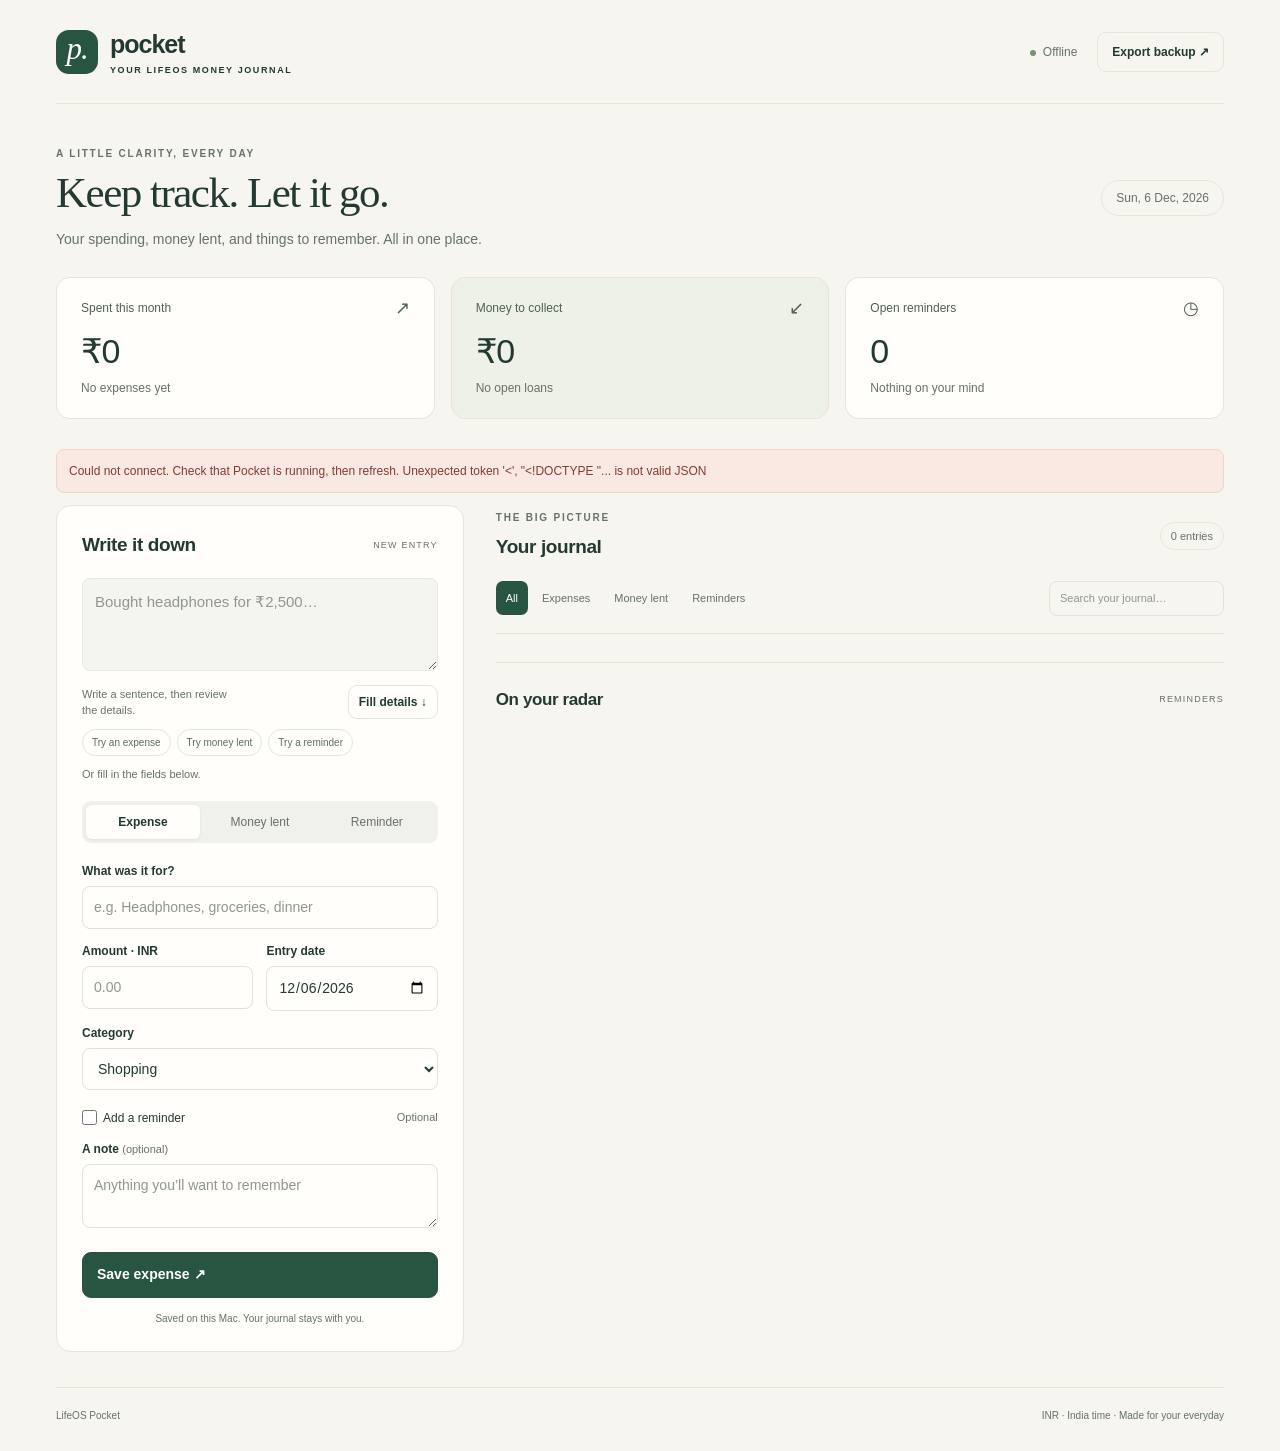
==== index.html @ fa1f74d0 "Refactor production tests to use a fixture class; add Obsidian sync implementation and tests - Chang" ====
<!doctype html>
<html lang="en">
<head>
  <meta charset="UTF-8"><meta name="viewport" content="width=device-width,initial-scale=1">
  <meta name="lifeos-token" content="__CSRF__">
  <title>Pocket · LifeOS</title><link rel="stylesheet" href="/style.css"><script src="/app.js" defer></script>
</head>
<body>
<div class="shell">
  <header class="topbar"><a class="brand" href="/" aria-label="Pocket home"><span class="brand-mark">p.</span><span>pocket<span class="byline">YOUR LIFEOS MONEY JOURNAL</span></span></a><div class="header-actions"><span id="sync-status" class="sync-status">Connecting…</span><a class="button subtle" href="/api/export.json" download>Export backup ↗</a><div id="account-controls" class="account-controls" hidden><button id="open-obsidian" type="button" class="button subtle" hidden>Obsidian sync</button><span id="account-name" class="account-name"></span><button id="logout" type="button" class="button subtle">Log out</button></div></div></header>
  <main>
    <section class="intro"><div><p class="eyebrow">A LITTLE CLARITY, EVERY DAY</p><h1>Keep track. Let it go.</h1><p class="subheading">Your spending, money lent, and things to remember. All in one place.</p></div><span class="today" id="today"></span></section>
    <section class="stats" aria-label="Your money at a glance">
      <article class="stat"><div class="stat-label"><span>Spent this month</span><span class="stat-symbol">↗</span></div><strong id="spent">₹0</strong><p id="spent-meta">No expenses yet</p></article>
      <article class="stat"><div class="stat-label"><span>Money to collect</span><span class="stat-symbol">↙</span></div><strong id="outstanding">₹0</strong><p id="loan-meta">No open loans</p></article>
      <article class="stat"><div class="stat-label"><span>Open reminders</span><span class="stat-symbol">◷</span></div><strong id="reminder-count">0</strong><p id="reminder-meta">Nothing on your mind</p></article>
    </section>
    <div id="global-error" class="notice error" role="alert" hidden></div>
    <div class="workspace">
      <section class="entry-panel" aria-labelledby="entry-heading">
        <div class="section-heading"><h2 id="entry-heading">Write it down</h2><span class="small-label">NEW ENTRY</span></div>
        <label for="quick-entry" class="sr-only">Describe an expense, loan, or reminder</label>
        <textarea id="quick-entry" class="quick-entry" rows="3" placeholder="Bought headphones for ₹2,500…"></textarea>
        <div class="quick-actions"><span>Write a sentence, then review the details.</span><button id="parse-entry" type="button" class="button compact">Fill details ↓</button></div>
        <div class="examples"><button type="button" data-example="expense">Try an expense</button><button type="button" data-example="loan">Try money lent</button><button type="button" data-example="reminder">Try a reminder</button></div>
        <p id="parse-hint" class="hint" aria-live="polite">Or fill in the fields below.</p>
        <form id="entry-form">
          <div class="type-picker" role="group" aria-label="Entry type"><button type="button" data-kind="expense" aria-pressed="true">Expense</button><button type="button" data-kind="loan" aria-pressed="false">Money lent</button><button type="button" data-kind="reminder" aria-pressed="false">Reminder</button></div>
          <label id="title-label" for="entry-title">What was it for?</label><input id="entry-title" required maxlength="200" placeholder="e.g. Headphones, groceries, dinner" autocomplete="off">
          <div class="form-row">
            <div id="amount-field"><label for="entry-amount">Amount · INR</label><input id="entry-amount" type="number" min="0.01" max="999999999.99" step="0.01" inputmode="decimal" required placeholder="0.00"></div>
            <div id="date-field"><label for="entry-date">Entry date</label><input id="entry-date" type="date" required></div>
          </div>
          <div id="person-field" hidden><label for="entry-person">Who did you lend to?</label><input id="entry-person" maxlength="100" placeholder="Person’s name" autocomplete="off"></div>
          <div id="category-field"><label for="entry-category">Category</label><select id="entry-category"><option>Shopping</option><option>Food &amp; groceries</option><option>Transport</option><option>Home &amp; bills</option><option>Health</option><option>Travel</option><option>Learning</option><option>Other</option></select></div>
          <div class="reminder-toggle"><label class="checkbox-label"><input id="has-reminder" type="checkbox"> <span>Add a reminder</span></label><span id="reminder-optional">Optional</span></div>
          <div id="due-field" hidden><label for="entry-due">Remind me on · India time</label><input id="entry-due" type="datetime-local"><p class="field-note">Shown here when due. Download its calendar event for a scheduled alert.</p></div>
          <label for="entry-notes">A note <span class="muted">(optional)</span></label><textarea id="entry-notes" rows="2" maxlength="2000" placeholder="Anything you’ll want to remember"></textarea>
          <div id="form-error" class="notice error" role="alert" hidden></div>
          <div class="form-actions"><button class="button primary" type="submit" id="save-entry">Save expense <span>↗</span></button><button class="button subtle" type="button" id="cancel-edit" hidden>Cancel edit</button></div>
        </form>
        <p class="storage-note">Saved on this Mac. Your journal stays with you.</p>
      </section>
      <section class="journal-panel" aria-labelledby="journal-heading">
        <div class="section-heading"><div><p class="eyebrow">THE BIG PICTURE</p><h2 id="journal-heading">Your journal</h2></div><span id="entry-count" class="count-badge">0 entries</span></div>
        <div class="journal-toolbar"><div class="filters" role="group" aria-label="Filter journal"><button type="button" data-filter="all" aria-pressed="true">All</button><button type="button" data-filter="expense" aria-pressed="false">Expenses</button><button type="button" data-filter="loan" aria-pressed="false">Money lent</button><button type="button" data-filter="reminder" aria-pressed="false">Reminders</button></div><label class="sr-only" for="search">Search journal</label><input id="search" type="search" placeholder="Search your journal…"></div>
        <div id="journal-list"></div>
        <section class="reminders-section" aria-labelledby="up-next-heading"><div class="section-heading"><h2 id="up-next-heading">On your radar</h2><span class="small-label">REMINDERS</span></div><div id="reminder-list"></div></section>
      </section>
    </div>
    <footer><span>LifeOS Pocket</span><span>INR · India time · Made for your everyday</span></footer>
  </main>
</div>
<div id="toast" class="toast" role="status" hidden></div>
<dialog id="repay-dialog"><form id="repay-form"><div class="section-heading"><h2>Record money received</h2><button type="button" id="close-repay" class="button subtle" aria-label="Close repayment">✕</button></div><p id="repay-summary"></p><label for="repay-amount">Amount received · INR</label><input id="repay-amount" type="number" min="0.01" step="0.01" required><label for="repay-date">Date received</label><input id="repay-date" type="date" required><label for="repay-notes">Note (optional)</label><input id="repay-notes" maxlength="500"><div id="repay-error" class="notice error" role="alert" hidden></div><p class="field-note">Only record money you have actually received.</p><button class="button primary" type="submit" id="save-repayment">Record repayment</button></form></dialog>
<dialog id="obsidian-dialog" aria-labelledby="obsidian-heading" aria-describedby="obsidian-description">
  <div class="section-heading"><h2 id="obsidian-heading">Your journal in Obsidian</h2><button type="button" id="close-obsidian" class="button subtle" aria-label="Close Obsidian sync">✕</button></div>
  <p id="obsidian-description">Connect your Mac to copy your expenses, loans, and reminders into your vault. Only your owner account is included.</p>
  <div class="sync-summary"><span class="eyebrow">PRIVATE CONNECTION</span><p id="obsidian-token-status" role="status">Loading…</p><p class="field-note">A token allows read-only access for 90 days. Your Mac still needs the sync helper set up before your notes will update.</p></div>
  <p id="obsidian-token-help">Generate a token, then enter it into the Mac setup prompt. Keep it private.</p>
  <div id="obsidian-token-once" hidden>
    <label for="obsidian-token-value">Your token · shown only once</label>
    <textarea id="obsidian-token-value" readonly rows="3" spellcheck="false" autocomplete="off" aria-describedby="obsidian-once-help"></textarea>
    <p id="obsidian-once-help" class="field-note">Save this in your Mac’s setup prompt before closing. It will be stored in Keychain. Do not paste it into chat or notes.</p>
    <button type="button" id="copy-obsidian-token" class="button">Copy token</button>
  </div>
  <div id="obsidian-error" class="notice error" role="alert" hidden></div>
  <div class="sync-actions"><button type="button" id="generate-obsidian-token" class="button primary" disabled>Generate token</button><button type="button" id="revoke-obsidian-token" class="button subtle" hidden>Revoke token</button></div>
</dialog>
</body></html>
---- style.css ----
:root{color-scheme:light;--paper:#f6f5f0;--surface:#fffefa;--ink:#233a32;--muted:#68716b;--line:#e4e6dc;--green:#285442;--soft:#e8eee4;--orange:#a65c30;--red:#a13d35}
*{box-sizing:border-box}body{margin:0;background:var(--paper);color:var(--ink);font-family:-apple-system,BlinkMacSystemFont,"Segoe UI",sans-serif;font-size:14px;line-height:1.5}button,input,textarea,select{font:inherit}button,a,input,textarea,select{-webkit-tap-highlight-color:transparent}button,a{touch-action:manipulation}button{cursor:pointer}a{color:inherit;text-decoration:none}button:focus-visible,a:focus-visible,input:focus-visible,textarea:focus-visible,select:focus-visible{outline:3px solid #8aab96;outline-offset:3px}[hidden]{display:none!important}.shell{max-width:1440px;margin:auto;padding:0 56px}.topbar{display:flex;align-items:center;justify-content:space-between;gap:20px;padding:26px 0;border-bottom:1px solid var(--line)}.brand{display:flex;align-items:center;gap:12px;font-size:25px;font-weight:650;letter-spacing:-1px}.brand-mark{background:var(--green);color:#fffefa;width:42px;height:44px;display:grid;place-items:center;border-radius:13px;font:italic 31px Georgia,serif;padding-bottom:5px}.byline{display:block;font-size:9px;letter-spacing:1.6px;font-weight:550;margin-top:0}.header-actions{display:flex;align-items:center;gap:20px}.sync-status{font-size:12px;color:var(--muted)}.sync-status::before{content:"";display:inline-block;width:6px;height:6px;border-radius:50%;margin-right:7px;background:#789275}.sync-status.warning::before{background:var(--orange)}.button{border:1px solid var(--line);background:var(--surface);color:var(--ink);border-radius:9px;min-height:40px;padding:9px 14px;display:inline-flex;align-items:center;justify-content:center;gap:12px;font-size:12px;font-weight:600;white-space:nowrap}.button:hover{background:#edf0e8}.button.primary{background:var(--green);border-color:var(--green);color:white;min-height:46px;font-size:14px}.button.primary:hover{background:#1c4232}.button.primary:disabled{opacity:.6;cursor:wait}.button.subtle{background:transparent}.button.compact{min-height:34px;padding:6px 10px;flex-shrink:0}.intro{display:flex;justify-content:space-between;align-items:center;gap:24px;padding:42px 0 27px}.eyebrow{font-size:10px;letter-spacing:1.8px;font-weight:650;margin:0 0 8px;color:var(--muted)}h1{font:400 43px/1.12 Georgia,"Times New Roman",serif;letter-spacing:-1.5px;margin:0 0 12px}.subheading{color:var(--muted);margin:0;font-size:14px}.today{font-size:12px;color:var(--muted);white-space:nowrap;border:1px solid var(--line);border-radius:30px;padding:8px 14px}.stats{display:grid;grid-template-columns:repeat(3,minmax(0,1fr));gap:16px;margin-bottom:30px}.stat{border:1px solid var(--line);border-radius:14px;padding:21px 24px;background:var(--surface)}.stat:nth-child(2){background:#edf1e7}.stat-label{display:flex;align-items:center;justify-content:space-between;font-size:12px;color:#4f6156}.stat-symbol{font-size:18px;line-height:1}.stat strong{display:block;font-size:34px;font-weight:500;letter-spacing:-1.5px;font-variant-numeric:tabular-nums;margin-top:9px}.stat p{margin:2px 0 0;color:var(--muted);font-size:12px}.workspace{display:grid;grid-template-columns:minmax(320px,.84fr) minmax(0,1.5fr);align-items:start;gap:32px}.entry-panel{background:var(--surface);padding:25px;border:1px solid var(--line);border-radius:15px}.section-heading{display:flex;align-items:center;justify-content:space-between;gap:10px;margin-bottom:18px}.section-heading h2{font-size:19px;letter-spacing:-.4px;font-weight:550;margin:0}.small-label{font-size:9px;letter-spacing:1.2px;color:var(--muted);white-space:nowrap}.entry-panel .quick-entry{background:#f4f5ef;border-color:#e7e9df;min-height:91px;font-size:15px;padding:12px;line-height:1.5}.quick-actions{display:flex;align-items:center;justify-content:space-between;gap:12px;margin:8px 0 10px}.quick-actions>span{font-size:11px;color:var(--muted);max-width:150px}.examples{display:flex;flex-wrap:wrap;gap:6px}.examples button{background:transparent;border:1px solid var(--line);border-radius:20px;font-size:10px;padding:5px 9px;color:#5d6c61}.examples button:hover{background:var(--soft)}.hint{font-size:11px;color:var(--muted);margin:10px 0 18px}.type-picker{display:grid;grid-template-columns:repeat(3,1fr);gap:3px;padding:4px;background:#f0f1eb;border-radius:9px;margin-bottom:19px}.type-picker button{padding:8px 3px;border:0;background:transparent;border-radius:6px;font-size:12px;color:var(--muted)}.type-picker button[aria-pressed=true]{background:var(--surface);box-shadow:0 1px 3px #233a3214;color:var(--ink);font-weight:600}label:not(.checkbox-label){display:block;font-size:12px;font-weight:550;margin:13px 0 6px}input:not([type=checkbox]),textarea,select{width:100%;min-width:0;border:1px solid #dfe3d9;border-radius:8px;background:var(--surface);color:var(--ink);padding:10px 11px;min-height:42px}textarea{resize:vertical}input::placeholder,textarea::placeholder{color:#90978e}select{padding-right:22px}.form-row{display:grid;grid-template-columns:1fr 1fr;gap:13px}.form-row>div{min-width:0}.reminder-toggle{display:flex;justify-content:space-between;align-items:center;margin:19px 0 0}.checkbox-label{font-size:12px;display:flex;align-items:center;gap:6px}.checkbox-label input{accent-color:var(--green);width:15px;height:15px;margin:0}.reminder-toggle>span,.muted{color:var(--muted);font-size:11px;font-weight:400}.field-note{font-size:11px;color:var(--muted);margin:7px 0 0}.form-actions{display:flex;gap:8px;margin-top:18px}.form-actions .primary{flex:1;justify-content:space-between}.storage-note{margin:13px 0 0;text-align:center;font-size:10px;color:var(--muted)}.journal-panel{padding-top:5px;min-width:0}.journal-panel>.section-heading{margin-bottom:19px}.count-badge{font-size:11px;border-radius:20px;border:1px solid var(--line);padding:5px 10px;color:var(--muted)}.journal-toolbar{display:flex;flex-wrap:wrap;align-items:center;justify-content:space-between;gap:12px;padding-bottom:17px;border-bottom:1px solid var(--line)}.filters{display:flex;gap:4px;flex-wrap:wrap}.filters button{padding:7px 10px;font-size:11px;border:0;border-radius:7px;color:var(--muted);background:transparent;min-height:34px}.filters button[aria-pressed=true]{background:var(--green);color:white}.journal-toolbar input{width:175px;min-height:35px;padding:7px 10px;font-size:11px;background:transparent}.empty{display:flex;flex-direction:column;align-items:center;text-align:center;padding:56px 24px 50px;color:var(--muted)}.empty-symbol{width:55px;height:55px;display:grid;place-items:center;background:#e9ede3;border-radius:50%;font:32px Georgia,serif;color:#80927c;margin-bottom:14px}.empty h3{font-size:16px;font-weight:500;color:var(--ink);margin:0 0 6px}.empty p{max-width:280px;margin:0;font-size:12px;line-height:1.7}.journal-item{display:grid;grid-template-columns:36px minmax(0,1fr) auto;gap:13px;padding:19px 0;border-bottom:1px solid var(--line)}.entry-icon{width:36px;height:36px;border-radius:10px;background:#e9ede2;display:grid;place-items:center;font-size:17px}.entry-icon.loan{background:#e3ece5}.entry-icon.reminder{background:#f0e7d8}.item-title{font-size:14px;font-weight:550;overflow-wrap:anywhere}.item-meta{font-size:11px;color:var(--muted);margin-top:3px;overflow-wrap:anywhere}.item-note{font-size:12px;color:var(--muted);margin-top:8px;white-space:pre-wrap;overflow-wrap:anywhere}.item-amount{text-align:right;font-size:17px;font-variant-numeric:tabular-nums;white-space:nowrap}.item-amount small{display:block;font-size:10px;font-weight:400;color:var(--muted);margin-top:3px}.item-actions{display:flex;gap:8px;flex-wrap:wrap;margin-top:10px}.text-button{font-size:11px;border:0;background:transparent;color:var(--green);padding:3px 0;text-decoration:underline;text-underline-offset:3px}.item-actions .text-button+.text-button{margin-left:6px}.loan-progress{height:4px;background:#dfe5d8;border-radius:3px;margin-top:11px;overflow:hidden}.loan-progress>span{display:block;height:100%;background:#789674}.repay-history{margin-top:8px;font-size:11px;color:var(--muted)}.repay-history summary{cursor:pointer}.repay-history ul{padding-left:16px}.reminders-section{border-top:1px solid var(--line);margin-top:28px;padding-top:24px}.reminders-section h2{font-size:17px}.reminder-empty{background:#edf0e7;border-radius:11px;padding:19px 21px;font-size:12px;color:#61725e}.reminder-item{display:flex;align-items:flex-start;gap:13px;padding:14px 0;border-bottom:1px solid var(--line)}.date-tile{min-width:43px;padding:6px;background:#e8ece2;border-radius:8px;text-align:center;font-size:10px;line-height:1.4}.date-tile strong{display:block;font-size:19px;font-weight:500}.reminder-main{flex:1;min-width:0}.due-label{color:var(--orange);font-size:11px}.notice{padding:12px;border-radius:8px;margin:12px 0;font-size:12px;overflow-wrap:anywhere}.notice.error{background:#fae9e3;color:#853b32;border:1px solid #efd4c9}.toast{position:fixed;bottom:24px;left:50%;transform:translateX(-50%);background:var(--green);color:white;padding:13px 20px;border-radius:10px;box-shadow:0 6px 24px #233a3229;z-index:10;max-width:calc(100vw - 32px);font-size:13px}.sr-only{position:absolute!important;width:1px!important;height:1px!important;padding:0!important;margin:-1px!important;overflow:hidden!important;clip:rect(0,0,0,0)!important;white-space:nowrap!important;border:0!important}footer{display:flex;justify-content:space-between;gap:15px;border-top:1px solid var(--line);padding:20px 0 28px;margin-top:35px;font-size:10px;color:var(--muted)}dialog{border:1px solid var(--line);border-radius:16px;padding:26px;width:min(440px,calc(100vw - 32px));background:var(--surface);color:var(--ink)}dialog::backdrop{background:#17271d66}dialog p{color:var(--muted);font-size:13px}dialog .primary{width:100%;margin-top:20px}dialog .section-heading .button{min-height:30px;padding:5px 8px}
@media(min-width:1400px){.shell{padding:0 65px}.workspace{gap:38px}}
@media(max-width:1050px){.shell{padding:0 30px}.workspace{gap:23px;grid-template-columns:minmax(310px,.9fr) minmax(0,1fr)}.entry-panel{padding:21px}.header-actions{gap:12px}.journal-toolbar input{width:100%}.stats{gap:12px}.stat{padding:18px}.stat strong{font-size:30px}}
@media(max-width:760px){.shell{padding:0 20px}.topbar{padding:20px 0}.byline{font-size:8px;letter-spacing:1px}.header-actions{flex-direction:column;align-items:flex-end;gap:7px}.header-actions .button{min-height:30px;font-size:10px;padding:5px 8px}.sync-status{font-size:10px}.intro{padding:29px 0 24px;align-items:flex-start}.today{display:none}h1{font-size:35px}.subheading{font-size:13px}.stats{gap:9px;margin-bottom:22px}.stat{padding:14px 11px;border-radius:10px}.stat-label{font-size:10px}.stat-symbol{display:none}.stat strong{font-size:25px;margin-top:9px}.stat p{font-size:10px}.workspace{grid-template-columns:1fr;gap:32px}.entry-panel{padding:22px}.journal-toolbar input{width:180px}.journal-panel{padding:0}.empty{padding:40px 20px}.section-heading h2{font-size:20px}.quick-actions>span{max-width:none}.entry-panel .quick-entry{font-size:16px}input:not([type=checkbox]),textarea,select{font-size:16px}.journal-toolbar input{font-size:14px}.examples button{font-size:11px;min-height:34px}.type-picker button{min-height:40px}.filters button{min-height:40px}.text-button{min-height:36px}.item-amount{font-size:16px}footer{font-size:9px}.stat strong{overflow-wrap:anywhere}}
@media(max-width:380px){.shell{padding:0 14px}.stat{padding:12px 9px}.stat strong{font-size:22px}.stat p{font-size:9px}.byline{max-width:135px;font-size:7px}.entry-panel{padding:17px}.journal-toolbar input{width:100%}.journal-item{gap:9px;grid-template-columns:30px minmax(0,1fr) auto}.entry-icon{width:30px;height:30px}.item-amount{font-size:14px}.brand{gap:8px}.sync-status{font-size:9px}}

/* Account pages share the journal's paper, serif headings, and green accents. */
.account-controls{display:flex;align-items:center;gap:10px}.account-name{max-width:160px;overflow:hidden;text-overflow:ellipsis;white-space:nowrap;font-size:12px;color:var(--muted)}
.auth-page{min-height:100vh;display:flex;flex-direction:column}.auth-header,.auth-footer{width:min(1120px,calc(100% - 96px));margin:0 auto}.auth-header{display:flex;align-items:center;justify-content:space-between;padding:30px 0;border-bottom:1px solid var(--line)}.auth-header-note{font:italic 15px Georgia,serif;color:var(--muted)}.auth-layout{width:min(1040px,calc(100% - 96px));margin:auto;display:grid;grid-template-columns:1fr 420px;align-items:center;gap:100px;padding:60px 0}.auth-story h1{font-size:68px;line-height:1.05;letter-spacing:-2.5px;margin:18px 0 22px}.auth-description{max-width:370px;color:var(--muted);font-size:15px;line-height:1.8}.auth-journal{margin-top:34px;max-width:370px;border:1px solid var(--line);border-radius:16px;background:#eef1e8;padding:20px 23px}.auth-journal-heading{display:flex;justify-content:space-between;align-items:center;font-size:9px;letter-spacing:1.6px;color:#627460;padding-bottom:12px}.auth-journal-heading>span:last-child{font-size:20px}.auth-journal-row{display:flex;align-items:center;gap:13px;padding:14px 0;border-top:1px solid #dce3d5}.auth-journal-row>div{flex:1}.auth-journal-row strong{font-size:12px;font-weight:550;display:block}.auth-journal-row div>span{font-size:11px;color:var(--muted)}.auth-check{color:#71876c}.auth-private{margin:16px 0 0;font-size:11px;color:var(--muted)}.auth-card{background:var(--surface);border:1px solid var(--line);border-radius:20px;padding:34px;box-shadow:0 12px 45px #233a3205}.auth-card h2{font:400 34px/1.2 Georgia,serif;letter-spacing:-1px;margin:10px 0}.auth-card-description{color:var(--muted);font-size:13px;margin:0 0 27px}.auth-card label:not(.checkbox-label){margin-top:18px}.password-field{position:relative}.password-field input{padding-right:66px}.password-toggle{position:absolute;right:5px;top:3px;bottom:3px;min-width:52px;border:0;background:transparent;color:var(--green);font-size:11px;border-radius:5px}.auth-submit{width:100%;justify-content:space-between;margin-top:26px}.auth-switch{text-align:center;font-size:12px;margin:23px 0}.auth-switch a{text-decoration:underline;text-underline-offset:3px;font-weight:600;color:var(--green)}.auth-help{border-top:1px solid var(--line);padding-top:19px;margin:0;color:var(--muted);font-size:11px;line-height:1.7;text-align:center}.auth-footer{padding:20px 0 25px}
@media(max-width:1000px){.auth-layout{gap:48px;grid-template-columns:1fr 380px}.auth-story h1{font-size:57px}.auth-card{padding:28px}.header-actions{flex-wrap:wrap;justify-content:flex-end}}
@media(max-width:760px){.auth-header,.auth-footer{width:calc(100% - 40px)}.auth-header{padding:22px 0}.auth-header-note{display:none}.auth-layout{width:min(440px,calc(100% - 40px));grid-template-columns:1fr;gap:26px;padding:30px 0;margin:0 auto}.auth-story{display:none}.auth-card{padding:28px 24px;border-radius:16px}.auth-card h2{font-size:33px}.auth-card input{min-height:48px}.password-toggle{min-width:55px;font-size:12px}.auth-submit{min-height:48px}.auth-footer{margin-top:auto}.account-controls{gap:6px}.account-name{max-width:110px;font-size:10px}}
@media(max-width:760px){.stat strong{font-size:clamp(18px,5vw,25px)}}

/* Owner connection settings use a native modal for focus trapping and Escape. */
#obsidian-dialog{width:min(520px,calc(100vw - 32px));max-height:calc(100dvh - 32px);overflow-y:auto}
#obsidian-dialog .section-heading{align-items:flex-start}#obsidian-heading{max-width:330px;line-height:1.25}
.sync-summary{background:var(--soft);border-radius:11px;padding:16px;margin:20px 0}.sync-summary p{margin:8px 0 0}.sync-summary #obsidian-token-status{color:var(--ink);font-weight:600}
#obsidian-token-value{font-family:ui-monospace,monospace;font-size:13px;word-break:break-all;resize:none}
.sync-actions{display:flex;gap:10px;flex-wrap:wrap;margin-top:22px}.sync-actions .primary{width:auto;margin:0;flex:1}.sync-actions .button{min-height:44px}
@media(max-width:760px){#obsidian-dialog{padding:22px}.account-controls{flex-wrap:wrap;justify-content:flex-end;max-width:175px}.topbar>.brand{flex-shrink:0}}
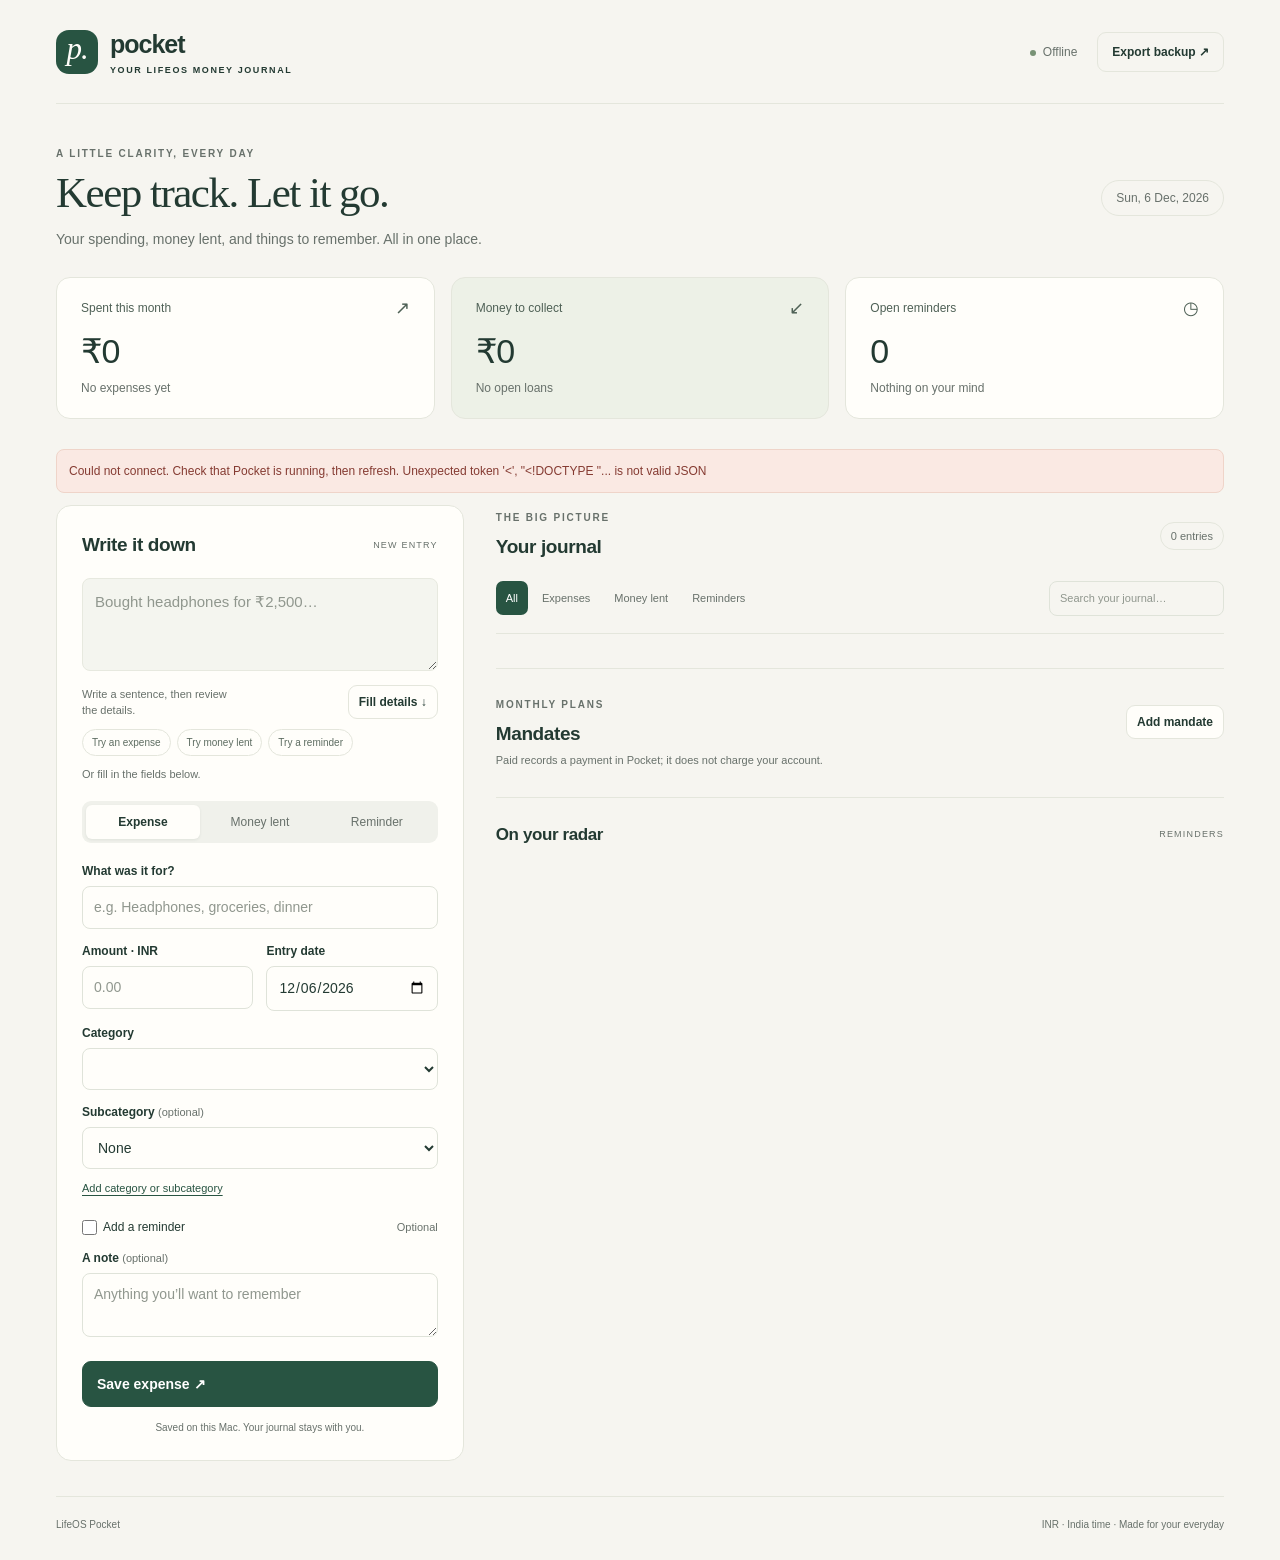
==== commit d767f8f0: "feat: Add monthly mandates and private categories functionality - Introduced new endpoints for manag" ====
--- a/index.html
+++ b/index.html
@@ -3,6 +3,8 @@
 <head>
   <meta charset="UTF-8"><meta name="viewport" content="width=device-width,initial-scale=1">
   <meta name="lifeos-token" content="__CSRF__">
+  <meta name="theme-color" content="#285442"><meta name="apple-mobile-web-app-capable" content="yes"><meta name="apple-mobile-web-app-title" content="Pocket">
+  <link rel="manifest" href="/manifest.webmanifest"><link rel="apple-touch-icon" href="/icons/apple-touch-icon.png">
   <title>Pocket · LifeOS</title><link rel="stylesheet" href="/style.css"><script src="/app.js" defer></script>
 </head>
 <body>
@@ -32,7 +34,7 @@
             <div id="date-field"><label for="entry-date">Entry date</label><input id="entry-date" type="date" required></div>
           </div>
           <div id="person-field" hidden><label for="entry-person">Who did you lend to?</label><input id="entry-person" maxlength="100" placeholder="Person’s name" autocomplete="off"></div>
-          <div id="category-field"><label for="entry-category">Category</label><select id="entry-category"><option>Shopping</option><option>Food &amp; groceries</option><option>Transport</option><option>Home &amp; bills</option><option>Health</option><option>Travel</option><option>Learning</option><option>Other</option></select></div>
+          <div id="category-field"><label for="entry-category">Category</label><select id="entry-category"></select><label for="entry-subcategory">Subcategory <span class="muted">(optional)</span></label><select id="entry-subcategory"></select><button id="open-category" type="button" class="text-button">Add category or subcategory</button></div>
           <div class="reminder-toggle"><label class="checkbox-label"><input id="has-reminder" type="checkbox"> <span>Add a reminder</span></label><span id="reminder-optional">Optional</span></div>
           <div id="due-field" hidden><label for="entry-due">Remind me on · India time</label><input id="entry-due" type="datetime-local"><p class="field-note">Shown here when due. Download its calendar event for a scheduled alert.</p></div>
           <label for="entry-notes">A note <span class="muted">(optional)</span></label><textarea id="entry-notes" rows="2" maxlength="2000" placeholder="Anything you’ll want to remember"></textarea>
@@ -45,6 +47,7 @@
         <div class="section-heading"><div><p class="eyebrow">THE BIG PICTURE</p><h2 id="journal-heading">Your journal</h2></div><span id="entry-count" class="count-badge">0 entries</span></div>
         <div class="journal-toolbar"><div class="filters" role="group" aria-label="Filter journal"><button type="button" data-filter="all" aria-pressed="true">All</button><button type="button" data-filter="expense" aria-pressed="false">Expenses</button><button type="button" data-filter="loan" aria-pressed="false">Money lent</button><button type="button" data-filter="reminder" aria-pressed="false">Reminders</button></div><label class="sr-only" for="search">Search journal</label><input id="search" type="search" placeholder="Search your journal…"></div>
         <div id="journal-list"></div>
+        <section class="mandates-section" aria-labelledby="mandates-heading"><div class="section-heading"><div><p class="eyebrow">MONTHLY PLANS</p><h2 id="mandates-heading">Mandates</h2></div><button id="open-mandate" type="button" class="button compact">Add mandate</button></div><p class="field-note">Paid records a payment in Pocket; it does not charge your account.</p><div id="mandates-list"></div></section>
         <section class="reminders-section" aria-labelledby="up-next-heading"><div class="section-heading"><h2 id="up-next-heading">On your radar</h2><span class="small-label">REMINDERS</span></div><div id="reminder-list"></div></section>
       </section>
     </div>
@@ -53,6 +56,8 @@
 </div>
 <div id="toast" class="toast" role="status" hidden></div>
 <dialog id="repay-dialog"><form id="repay-form"><div class="section-heading"><h2>Record money received</h2><button type="button" id="close-repay" class="button subtle" aria-label="Close repayment">✕</button></div><p id="repay-summary"></p><label for="repay-amount">Amount received · INR</label><input id="repay-amount" type="number" min="0.01" step="0.01" required><label for="repay-date">Date received</label><input id="repay-date" type="date" required><label for="repay-notes">Note (optional)</label><input id="repay-notes" maxlength="500"><div id="repay-error" class="notice error" role="alert" hidden></div><p class="field-note">Only record money you have actually received.</p><button class="button primary" type="submit" id="save-repayment">Record repayment</button></form></dialog>
+<dialog id="category-dialog" aria-labelledby="category-heading"><form id="category-form"><div class="section-heading"><h2 id="category-heading">Add a category</h2><button type="button" id="close-category" class="button subtle" aria-label="Close category form">✕</button></div><label for="category-parent">Add under</label><select id="category-parent"></select><label for="category-name">Name</label><input id="category-name" maxlength="60" required autocomplete="off" placeholder="e.g. Diet Coke"><div id="category-error" class="notice error" role="alert" hidden></div><button id="save-category" class="button primary" type="submit">Save category</button></form></dialog>
+<dialog id="mandate-dialog" aria-labelledby="mandate-form-heading"><form id="mandate-form"><div class="section-heading"><h2 id="mandate-form-heading">Add monthly mandate</h2><button type="button" id="close-mandate" class="button subtle" aria-label="Close mandate form">✕</button></div><label for="mandate-title">Name</label><input id="mandate-title" maxlength="200" required placeholder="e.g. Netflix"><label for="mandate-amount">Amount · INR</label><input id="mandate-amount" type="number" min="0.01" max="999999999.99" step="0.01" required><label for="mandate-first-date">First due date</label><input id="mandate-first-date" type="date" required><p class="field-note">For a due date on the 29th–31st, shorter months use their last day.</p><label for="mandate-category">Category</label><select id="mandate-category"></select><label for="mandate-subcategory">Subcategory <span class="muted">(optional)</span></label><select id="mandate-subcategory"></select><div id="mandate-error" class="notice error" role="alert" hidden></div><button id="save-mandate" class="button primary" type="submit">Save mandate</button></form></dialog>
 <dialog id="obsidian-dialog" aria-labelledby="obsidian-heading" aria-describedby="obsidian-description">
   <div class="section-heading"><h2 id="obsidian-heading">Your journal in Obsidian</h2><button type="button" id="close-obsidian" class="button subtle" aria-label="Close Obsidian sync">✕</button></div>
   <p id="obsidian-description">Connect your Mac to copy your expenses, loans, and reminders into your vault. Only your owner account is included.</p>
--- a/style.css
+++ b/style.css
@@ -19,3 +19,46 @@
 #obsidian-token-value{font-family:ui-monospace,monospace;font-size:13px;word-break:break-all;resize:none}
 .sync-actions{display:flex;gap:10px;flex-wrap:wrap;margin-top:22px}.sync-actions .primary{width:auto;margin:0;flex:1}.sync-actions .button{min-height:44px}
 @media(max-width:760px){#obsidian-dialog{padding:22px}.account-controls{flex-wrap:wrap;justify-content:flex-end;max-width:175px}.topbar>.brand{flex-shrink:0}}
+
+/* Monthly mandates and private categories. */
+#category-field .text-button{margin-top:8px}
+.mandates-section{margin-top:34px;padding-top:28px;border-top:1px solid var(--line)}
+.mandates-section>.section-heading{align-items:center;margin-bottom:4px}
+.mandates-section>.field-note{margin:0 0 18px}
+.mandate-card{padding:17px 18px;margin:12px 0;border:1px solid var(--line);border-radius:13px;background:var(--surface)}
+.mandate-heading,.mandate-month{display:flex;align-items:center;justify-content:space-between;gap:14px}
+.mandate-heading h3{margin:0 0 5px;font-size:16px;color:var(--ink)}
+.mandate-heading p{margin:0}
+.mandate-controls{display:flex;gap:8px;flex-wrap:wrap;justify-content:flex-end}
+.mandate-months{margin-top:12px;border-top:1px solid var(--line)}
+.mandate-month{padding:12px 0;border-bottom:1px solid var(--line)}
+.mandate-month:last-child{border-bottom:0;padding-bottom:0}
+.mandate-month strong,.mandate-month .item-meta{display:block}
+.mandate-month strong{font-size:13px;font-weight:600}
+.mandate-month .item-meta{margin-top:4px}
+.mandate-pay{min-height:38px;min-width:78px;margin:0;padding:7px 14px}
+.mandate-paid{color:#23724a;font-weight:700;font-size:13px;white-space:nowrap}
+#category-dialog,#mandate-dialog{width:min(500px,calc(100vw - 32px));max-height:calc(100dvh - 32px);overflow:auto}
+#category-dialog .section-heading,#mandate-dialog .section-heading{align-items:flex-start}
+#category-form .primary,#mandate-form .primary{margin-top:20px}
+@media(max-width:760px){.mandates-section{margin-top:27px}.mandate-card{padding:15px}.mandate-heading{align-items:flex-start}.mandate-controls{gap:3px}.mandate-controls .text-button{padding:4px}.mandate-month{align-items:center}#category-dialog,#mandate-dialog{padding:22px}}
+
+/* Keep owner controls and reminder actions orderly on narrow phones. */
+@media(max-width:760px){
+  .topbar{display:grid;grid-template-columns:minmax(0,1fr);gap:14px}
+  .topbar .byline{max-width:none;white-space:nowrap}
+  .header-actions{display:grid;grid-template-columns:minmax(0,1fr) auto;align-items:center;justify-content:stretch;gap:9px;width:100%}
+  .header-actions .sync-status{grid-column:1;grid-row:1;justify-self:start}
+  .header-actions>a.button{grid-column:2;grid-row:1;justify-self:end}
+  .account-controls{grid-column:1/-1;display:grid;grid-template-columns:minmax(0,1fr) auto auto;align-items:center;gap:9px;width:100%;max-width:none}
+  #open-obsidian{grid-column:1;justify-self:start}
+  .account-name{grid-column:2;max-width:110px;text-align:right;font-size:11px}
+  #logout{grid-column:3}
+  .stats{grid-template-columns:repeat(2,minmax(0,1fr))}
+  .stat:nth-child(3){grid-column:1/-1}
+  .stat strong{font-size:clamp(17px,4.7vw,23px);white-space:nowrap;overflow-wrap:normal;letter-spacing:-.8px}
+  .reminder-item .item-actions{display:flex;flex-wrap:nowrap;align-items:center;gap:12px}
+  .reminder-item .item-actions .text-button{display:inline-flex;align-items:center;min-height:36px;line-height:1.2;white-space:nowrap;padding:0;font-size:11px}
+  .reminder-item .item-actions .text-button+.text-button{margin-left:0}
+}
+@media(max-width:380px){.account-controls{gap:6px}.account-name{max-width:90px;font-size:10px}.stat strong{font-size:clamp(15px,4.6vw,18px)}}
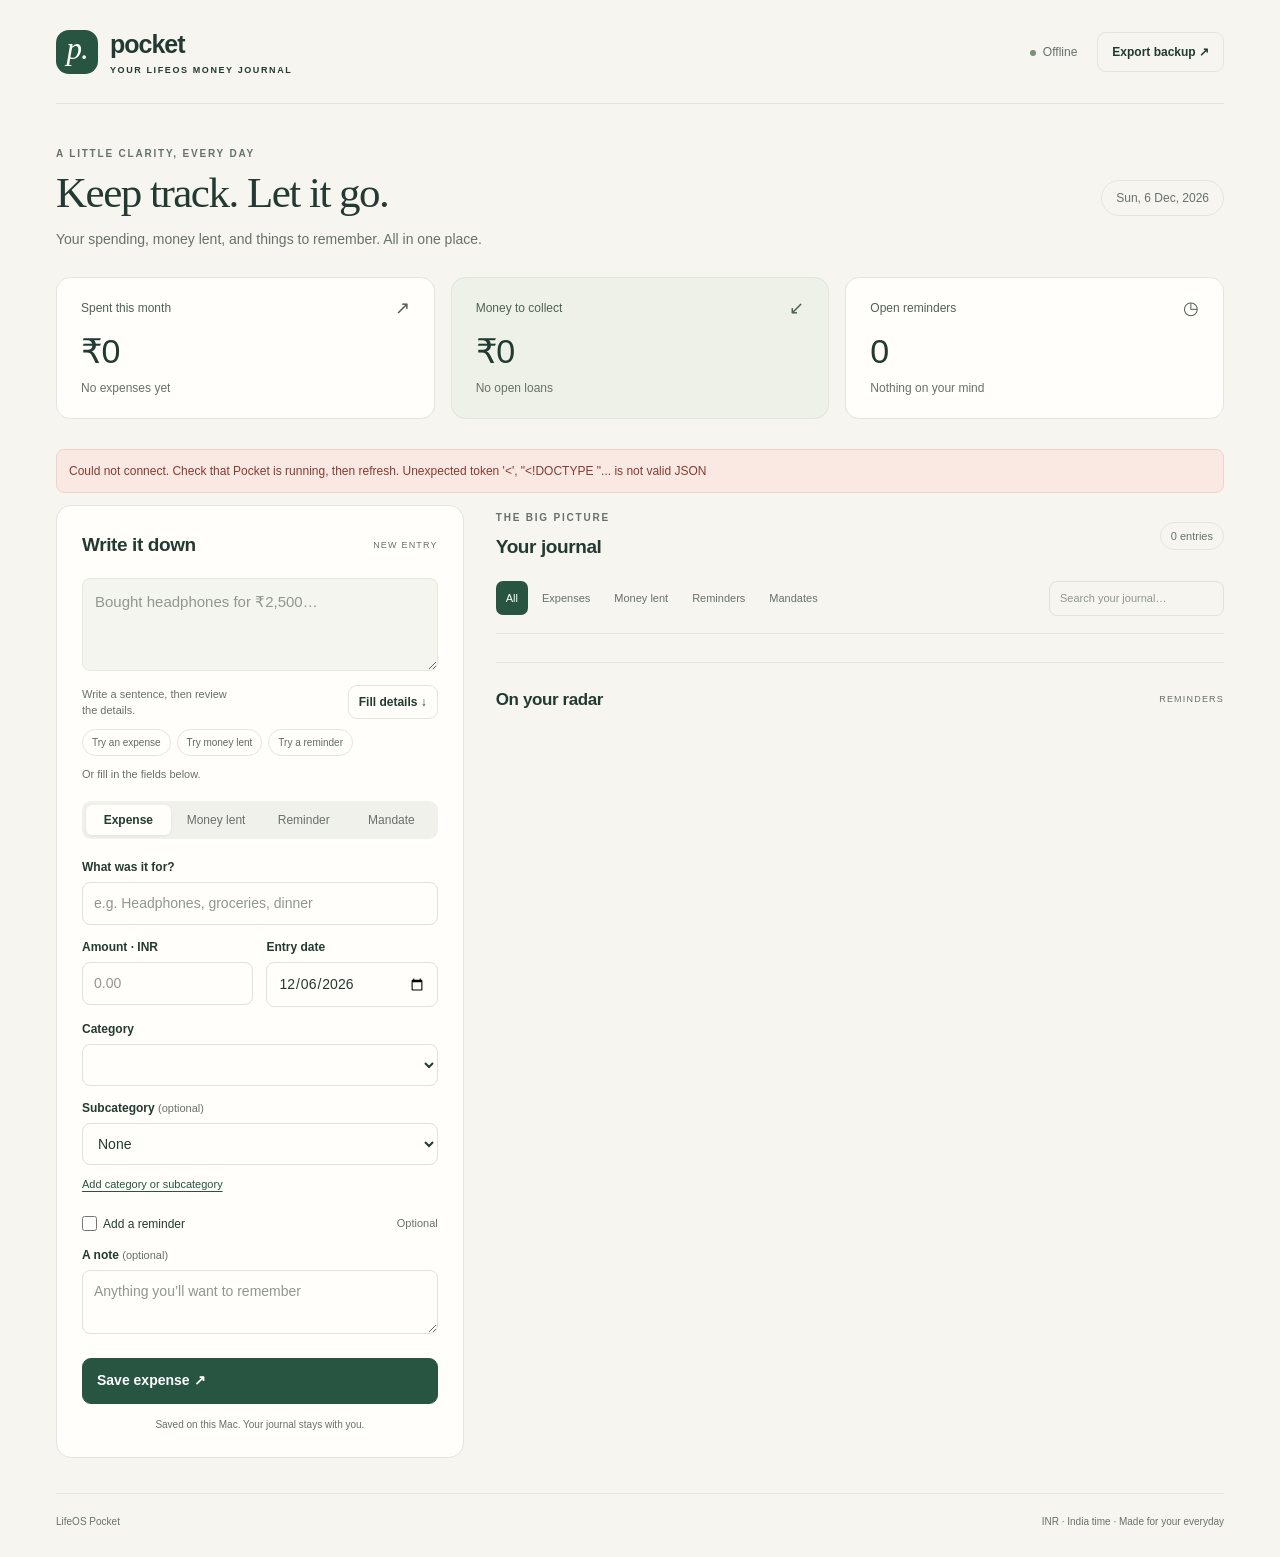
==== commit 220a3c55: "feat: Add mandate functionality and update UI for expense tracking" ====
--- a/index.html
+++ b/index.html
@@ -21,23 +21,24 @@
     <div class="workspace">
       <section class="entry-panel" aria-labelledby="entry-heading">
         <div class="section-heading"><h2 id="entry-heading">Write it down</h2><span class="small-label">NEW ENTRY</span></div>
-        <label for="quick-entry" class="sr-only">Describe an expense, loan, or reminder</label>
+        <label for="quick-entry" class="sr-only">Describe an expense, loan, reminder, or mandate</label>
         <textarea id="quick-entry" class="quick-entry" rows="3" placeholder="Bought headphones for ₹2,500…"></textarea>
         <div class="quick-actions"><span>Write a sentence, then review the details.</span><button id="parse-entry" type="button" class="button compact">Fill details ↓</button></div>
         <div class="examples"><button type="button" data-example="expense">Try an expense</button><button type="button" data-example="loan">Try money lent</button><button type="button" data-example="reminder">Try a reminder</button></div>
         <p id="parse-hint" class="hint" aria-live="polite">Or fill in the fields below.</p>
         <form id="entry-form">
-          <div class="type-picker" role="group" aria-label="Entry type"><button type="button" data-kind="expense" aria-pressed="true">Expense</button><button type="button" data-kind="loan" aria-pressed="false">Money lent</button><button type="button" data-kind="reminder" aria-pressed="false">Reminder</button></div>
+          <div class="type-picker" role="group" aria-label="Entry type"><button type="button" data-kind="expense" aria-pressed="true">Expense</button><button type="button" data-kind="loan" aria-pressed="false">Money lent</button><button type="button" data-kind="reminder" aria-pressed="false">Reminder</button><button type="button" data-kind="mandate" aria-pressed="false">Mandate</button></div>
           <label id="title-label" for="entry-title">What was it for?</label><input id="entry-title" required maxlength="200" placeholder="e.g. Headphones, groceries, dinner" autocomplete="off">
           <div class="form-row">
-            <div id="amount-field"><label for="entry-amount">Amount · INR</label><input id="entry-amount" type="number" min="0.01" max="999999999.99" step="0.01" inputmode="decimal" required placeholder="0.00"></div>
-            <div id="date-field"><label for="entry-date">Entry date</label><input id="entry-date" type="date" required></div>
+            <div id="amount-field"><label id="amount-label" for="entry-amount">Amount · INR</label><input id="entry-amount" type="number" min="0.01" max="999999999.99" step="0.01" inputmode="decimal" required placeholder="0.00"></div>
+            <div id="date-field"><label id="date-label" for="entry-date">Entry date</label><input id="entry-date" type="date" required></div>
           </div>
+          <p id="mandate-hint" class="field-note" hidden>Repeats monthly. Dates on the 29th–31st use the last day of shorter months. Paid only records an expense; Pocket does not charge you.</p>
           <div id="person-field" hidden><label for="entry-person">Who did you lend to?</label><input id="entry-person" maxlength="100" placeholder="Person’s name" autocomplete="off"></div>
           <div id="category-field"><label for="entry-category">Category</label><select id="entry-category"></select><label for="entry-subcategory">Subcategory <span class="muted">(optional)</span></label><select id="entry-subcategory"></select><button id="open-category" type="button" class="text-button">Add category or subcategory</button></div>
-          <div class="reminder-toggle"><label class="checkbox-label"><input id="has-reminder" type="checkbox"> <span>Add a reminder</span></label><span id="reminder-optional">Optional</span></div>
+          <div id="reminder-toggle" class="reminder-toggle"><label class="checkbox-label"><input id="has-reminder" type="checkbox"> <span>Add a reminder</span></label><span id="reminder-optional">Optional</span></div>
           <div id="due-field" hidden><label for="entry-due">Remind me on · India time</label><input id="entry-due" type="datetime-local"><p class="field-note">Shown here when due. Download its calendar event for a scheduled alert.</p></div>
-          <label for="entry-notes">A note <span class="muted">(optional)</span></label><textarea id="entry-notes" rows="2" maxlength="2000" placeholder="Anything you’ll want to remember"></textarea>
+          <div id="notes-field"><label for="entry-notes">A note <span class="muted">(optional)</span></label><textarea id="entry-notes" rows="2" maxlength="2000" placeholder="Anything you’ll want to remember"></textarea></div>
           <div id="form-error" class="notice error" role="alert" hidden></div>
           <div class="form-actions"><button class="button primary" type="submit" id="save-entry">Save expense <span>↗</span></button><button class="button subtle" type="button" id="cancel-edit" hidden>Cancel edit</button></div>
         </form>
@@ -45,10 +46,10 @@
       </section>
       <section class="journal-panel" aria-labelledby="journal-heading">
         <div class="section-heading"><div><p class="eyebrow">THE BIG PICTURE</p><h2 id="journal-heading">Your journal</h2></div><span id="entry-count" class="count-badge">0 entries</span></div>
-        <div class="journal-toolbar"><div class="filters" role="group" aria-label="Filter journal"><button type="button" data-filter="all" aria-pressed="true">All</button><button type="button" data-filter="expense" aria-pressed="false">Expenses</button><button type="button" data-filter="loan" aria-pressed="false">Money lent</button><button type="button" data-filter="reminder" aria-pressed="false">Reminders</button></div><label class="sr-only" for="search">Search journal</label><input id="search" type="search" placeholder="Search your journal…"></div>
+        <div class="journal-toolbar"><div class="filters" role="group" aria-label="Filter journal"><button type="button" data-filter="all" aria-pressed="true">All</button><button type="button" data-filter="expense" aria-pressed="false">Expenses</button><button type="button" data-filter="loan" aria-pressed="false">Money lent</button><button type="button" data-filter="reminder" aria-pressed="false">Reminders</button><button type="button" data-filter="mandate" aria-pressed="false">Mandates</button></div><label class="sr-only" for="search">Search journal</label><input id="search" type="search" placeholder="Search your journal…"></div>
         <div id="journal-list"></div>
-        <section class="mandates-section" aria-labelledby="mandates-heading"><div class="section-heading"><div><p class="eyebrow">MONTHLY PLANS</p><h2 id="mandates-heading">Mandates</h2></div><button id="open-mandate" type="button" class="button compact">Add mandate</button></div><p class="field-note">Paid records a payment in Pocket; it does not charge your account.</p><div id="mandates-list"></div></section>
-        <section class="reminders-section" aria-labelledby="up-next-heading"><div class="section-heading"><h2 id="up-next-heading">On your radar</h2><span class="small-label">REMINDERS</span></div><div id="reminder-list"></div></section>
+        <section id="mandates-section" class="mandates-section" aria-labelledby="mandates-heading" hidden><div class="section-heading"><div><p class="eyebrow">MONTHLY PLANS</p><h2 id="mandates-heading">Mandates</h2></div><button id="open-mandate" type="button" class="button compact">Add mandate</button></div><p class="field-note">Paid records a payment in Pocket; it does not charge your account.</p><div id="mandates-list"></div></section>
+        <section id="reminders-section" class="reminders-section" aria-labelledby="up-next-heading"><div class="section-heading"><h2 id="up-next-heading">On your radar</h2><span class="small-label">REMINDERS</span></div><div id="reminder-list"></div></section>
       </section>
     </div>
     <footer><span>LifeOS Pocket</span><span>INR · India time · Made for your everyday</span></footer>
--- a/style.css
+++ b/style.css
@@ -62,3 +62,16 @@
   .reminder-item .item-actions .text-button+.text-button{margin-left:0}
 }
 @media(max-width:380px){.account-controls{gap:6px}.account-name{max-width:90px;font-size:10px}.stat strong{font-size:clamp(15px,4.6vw,18px)}}
+
+/* Mandates are a first-class entry choice and journal view. */
+.type-picker{grid-template-columns:repeat(4,minmax(0,1fr))}
+.type-picker button{line-height:1.2}
+.mandates-section{margin-top:18px;padding-top:0;border-top:0}
+#mandate-hint{margin:8px 0 0}
+@media(max-width:760px){
+  .type-picker button{font-size:11px;padding:8px 2px}
+  .filters{display:grid;grid-template-columns:repeat(3,max-content);gap:3px 5px}
+  .filters button{padding:7px 8px}
+  .mandates-section{margin-top:18px}
+}
+@media(max-width:380px){.form-row{grid-template-columns:1fr;gap:0}}
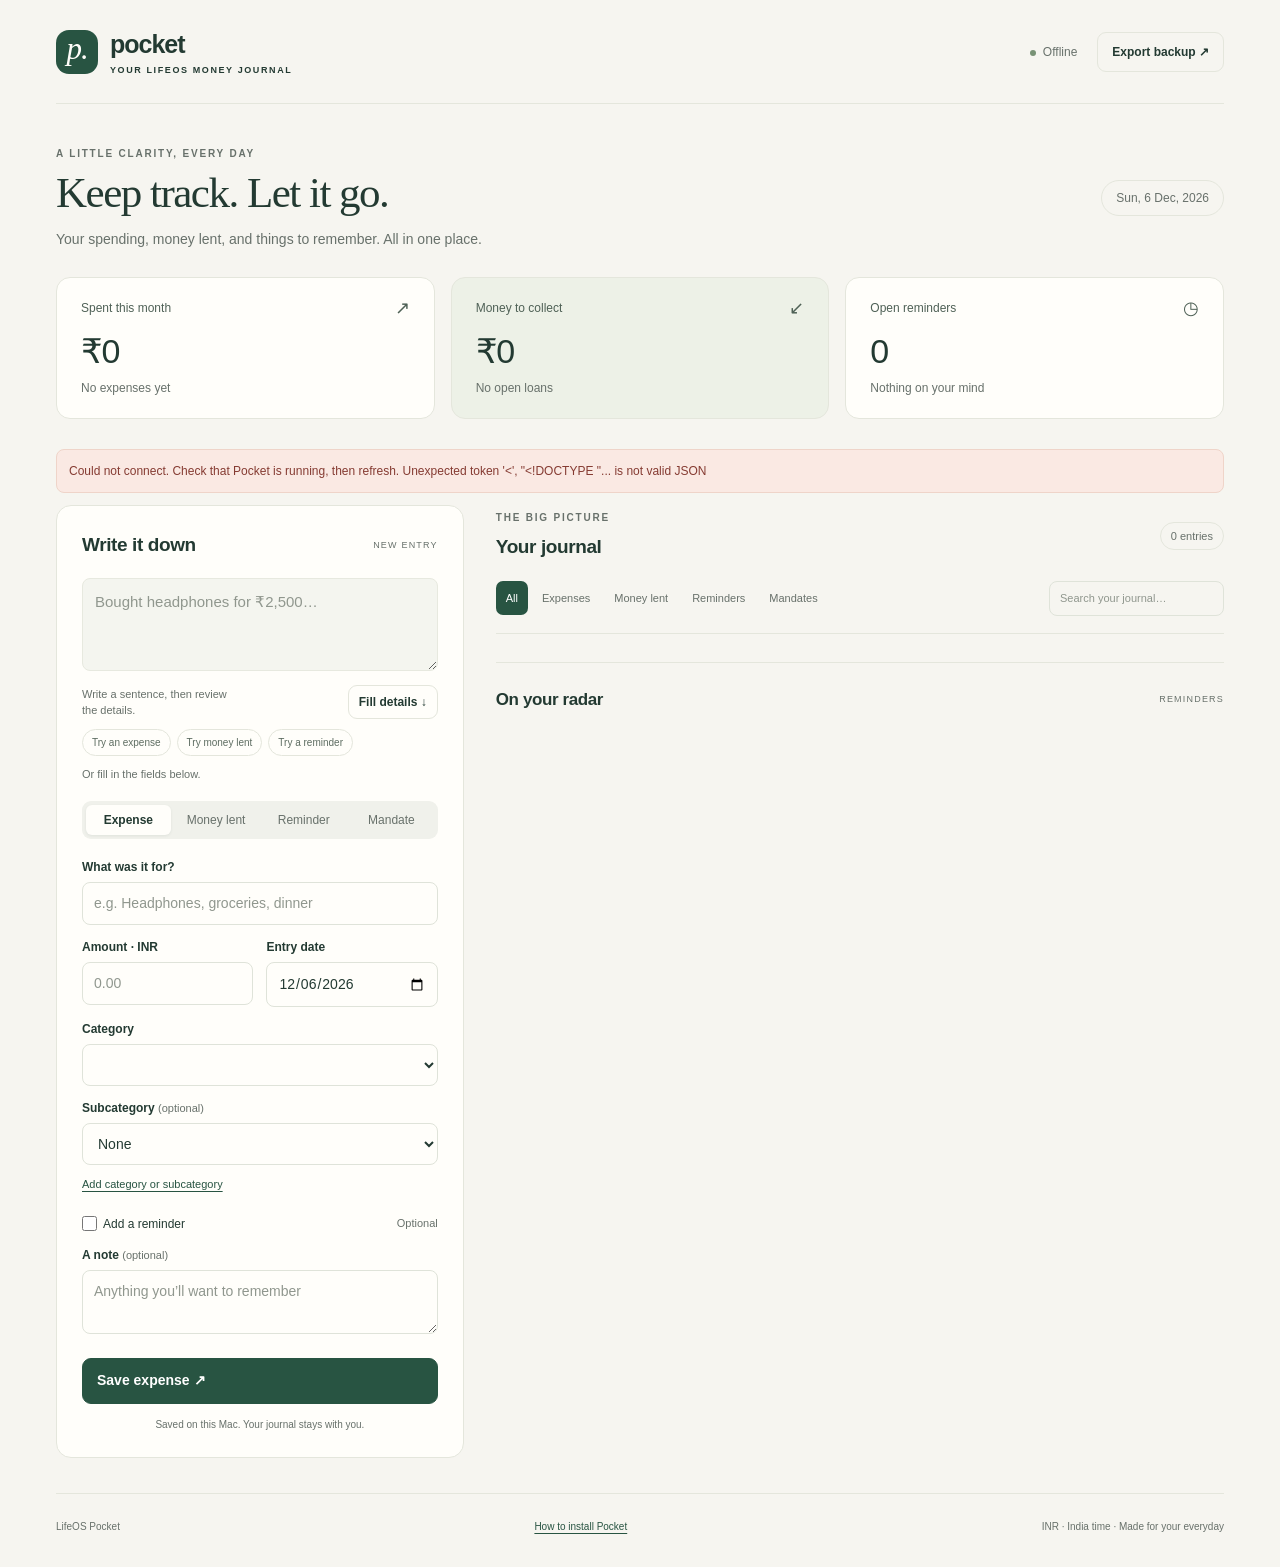
==== commit 6a797045: "feat: Add installation support and favicon integration for Pocket" ====
--- a/index.html
+++ b/index.html
@@ -5,7 +5,8 @@
   <meta name="lifeos-token" content="__CSRF__">
   <meta name="theme-color" content="#285442"><meta name="apple-mobile-web-app-capable" content="yes"><meta name="apple-mobile-web-app-title" content="Pocket">
   <link rel="manifest" href="/manifest.webmanifest"><link rel="apple-touch-icon" href="/icons/apple-touch-icon.png">
-  <title>Pocket · LifeOS</title><link rel="stylesheet" href="/style.css"><script src="/app.js" defer></script>
+  <link rel="icon" href="/favicon.ico" sizes="any"><link rel="icon" type="image/png" sizes="32x32" href="/icons/favicon-32.png">
+  <title>Pocket · LifeOS</title><link rel="stylesheet" href="/style.css"><script src="/install.js" defer></script><script src="/app.js" defer></script>
 </head>
 <body>
 <div class="shell">
@@ -52,10 +53,11 @@
         <section id="reminders-section" class="reminders-section" aria-labelledby="up-next-heading"><div class="section-heading"><h2 id="up-next-heading">On your radar</h2><span class="small-label">REMINDERS</span></div><div id="reminder-list"></div></section>
       </section>
     </div>
-    <footer><span>LifeOS Pocket</span><span>INR · India time · Made for your everyday</span></footer>
+    <footer class="site-footer"><span>LifeOS Pocket</span><button type="button" class="install-action" data-install-action>How to install Pocket</button><span>INR · India time · Made for your everyday</span></footer>
   </main>
 </div>
 <div id="toast" class="toast" role="status" hidden></div>
+<dialog id="install-dialog" aria-labelledby="install-heading"><div class="section-heading"><h2 id="install-heading">Install Pocket</h2><button type="button" class="button subtle" data-install-close aria-label="Close installation help">✕</button></div><p>Open Pocket from an app icon on your desktop or phone. Your records still load securely from your Pocket account when you are online.</p><ol class="install-steps"><li>In your browser menu or address bar, choose <strong>Install app</strong> or <strong>Add to Home Screen</strong>, if offered.</li><li>On iPhone or iPad, use the browser’s <strong>Share</strong> menu, then <strong>Add to Home Screen</strong>.</li><li>In Safari on Mac, use <strong>File → Add to Dock</strong>, if available.</li></ol></dialog>
 <dialog id="repay-dialog"><form id="repay-form"><div class="section-heading"><h2>Record money received</h2><button type="button" id="close-repay" class="button subtle" aria-label="Close repayment">✕</button></div><p id="repay-summary"></p><label for="repay-amount">Amount received · INR</label><input id="repay-amount" type="number" min="0.01" step="0.01" required><label for="repay-date">Date received</label><input id="repay-date" type="date" required><label for="repay-notes">Note (optional)</label><input id="repay-notes" maxlength="500"><div id="repay-error" class="notice error" role="alert" hidden></div><p class="field-note">Only record money you have actually received.</p><button class="button primary" type="submit" id="save-repayment">Record repayment</button></form></dialog>
 <dialog id="category-dialog" aria-labelledby="category-heading"><form id="category-form"><div class="section-heading"><h2 id="category-heading">Add a category</h2><button type="button" id="close-category" class="button subtle" aria-label="Close category form">✕</button></div><label for="category-parent">Add under</label><select id="category-parent"></select><label for="category-name">Name</label><input id="category-name" maxlength="60" required autocomplete="off" placeholder="e.g. Diet Coke"><div id="category-error" class="notice error" role="alert" hidden></div><button id="save-category" class="button primary" type="submit">Save category</button></form></dialog>
 <dialog id="mandate-dialog" aria-labelledby="mandate-form-heading"><form id="mandate-form"><div class="section-heading"><h2 id="mandate-form-heading">Add monthly mandate</h2><button type="button" id="close-mandate" class="button subtle" aria-label="Close mandate form">✕</button></div><label for="mandate-title">Name</label><input id="mandate-title" maxlength="200" required placeholder="e.g. Netflix"><label for="mandate-amount">Amount · INR</label><input id="mandate-amount" type="number" min="0.01" max="999999999.99" step="0.01" required><label for="mandate-first-date">First due date</label><input id="mandate-first-date" type="date" required><p class="field-note">For a due date on the 29th–31st, shorter months use their last day.</p><label for="mandate-category">Category</label><select id="mandate-category"></select><label for="mandate-subcategory">Subcategory <span class="muted">(optional)</span></label><select id="mandate-subcategory"></select><div id="mandate-error" class="notice error" role="alert" hidden></div><button id="save-mandate" class="button primary" type="submit">Save mandate</button></form></dialog>
--- a/style.css
+++ b/style.css
@@ -70,8 +70,68 @@
 #mandate-hint{margin:8px 0 0}
 @media(max-width:760px){
   .type-picker button{font-size:11px;padding:8px 2px}
-  .filters{display:grid;grid-template-columns:repeat(3,max-content);gap:3px 5px}
-  .filters button{padding:7px 8px}
   .mandates-section{margin-top:18px}
 }
 @media(max-width:380px){.form-row{grid-template-columns:1fr;gap:0}}
+
+/* Browser installation is optional; the browser provides the actual install prompt. */
+.site-footer{align-items:center}
+.install-action{border:0;background:transparent;color:var(--green);padding:5px 0;font-size:inherit;text-decoration:underline;text-underline-offset:3px;white-space:nowrap}
+.install-steps{padding-left:20px;margin:16px 0 0;color:var(--muted);font-size:13px;line-height:1.6}
+.install-steps li+li{margin-top:9px}
+.install-steps strong{color:var(--ink);font-weight:600}
+.journal-item .item-actions{grid-column:2/-1;margin-top:0}
+.item-main,.mandate-heading>div:first-child,.mandate-month>div:first-child{min-width:0}
+
+/* Keep every phone section inside the same content edges. */
+@media(max-width:760px){
+  .shell,.workspace,.entry-panel,.journal-panel,.topbar,.header-actions,.account-controls{min-width:0}
+  .topbar .brand{min-width:0}
+  .topbar .brand>span:last-child{min-width:0}
+  .topbar .byline{white-space:normal}
+  .stat strong{white-space:normal;overflow-wrap:anywhere;line-height:1.15}
+  .journal-toolbar{display:grid;grid-template-columns:minmax(0,1fr);align-items:stretch;gap:11px}
+  .journal-toolbar .filters{display:flex;flex-wrap:nowrap;gap:5px;min-width:0;max-width:100%;overflow-x:auto;overscroll-behavior-inline:contain;scrollbar-width:thin;padding-bottom:3px}
+  .journal-toolbar .filters button{flex:none;white-space:nowrap;padding:8px 11px}
+  .journal-toolbar input{width:100%;min-height:44px}
+  .journal-item .item-actions{display:grid;grid-template-columns:repeat(2,minmax(0,1fr));gap:3px 12px;justify-items:start}
+  .journal-item .item-actions .text-button{min-width:0;white-space:normal;line-height:1.25;text-align:left}
+  .journal-item .item-actions .text-button+.text-button{margin-left:0}
+  .mandate-heading>div:first-child,.mandate-month>div:first-child{overflow-wrap:anywhere}
+  .site-footer{display:grid;grid-template-columns:minmax(0,1fr) auto;column-gap:12px;row-gap:6px}
+  .site-footer>span:last-child{grid-column:1/-1}
+}
+@media(max-width:480px){
+  .shell{padding:0 16px}
+  .entry-panel{padding:20px 18px}
+  .form-row{grid-template-columns:1fr;gap:0}
+  .quick-actions{align-items:flex-start}
+  .journal-item{grid-template-columns:32px minmax(0,1fr) auto;gap:10px}
+  .journal-item .entry-icon{width:32px;height:32px}
+  .item-amount{font-size:14px;letter-spacing:-.3px}
+  .item-amount small{font-size:10px}
+  .mandate-heading{flex-direction:column;align-items:stretch;gap:5px}
+  .mandate-controls{justify-content:flex-start}
+  .mandate-month{gap:10px}
+  .mandate-pay{min-width:66px}
+  .auth-header,.auth-footer{width:calc(100% - 32px)}
+  .auth-layout{width:min(440px,calc(100% - 32px))}
+  .auth-card{padding:24px 20px}
+  .reminder-item .item-actions{flex-wrap:wrap;gap:3px 12px}
+}
+@media(max-width:380px){
+  .shell{padding:0 14px}
+  .stats{grid-template-columns:1fr}
+  .stat:nth-child(3){grid-column:auto}
+  .stat strong{font-size:24px}
+  .header-actions{grid-template-columns:minmax(0,1fr) auto}
+  .account-controls{grid-template-columns:minmax(0,1fr) auto;row-gap:5px}
+  #open-obsidian{grid-column:1;grid-row:1}
+  .account-name{grid-column:1;grid-row:2;justify-self:start;max-width:100%;text-align:left}
+  #logout{grid-column:2;grid-row:1/3}
+  .journal-item{grid-template-columns:30px minmax(0,1fr) auto;gap:8px}
+  .journal-item .entry-icon{width:30px;height:30px}
+  .item-amount{font-size:13px}
+  .auth-card{padding:22px 18px}
+  dialog{padding:20px}
+}
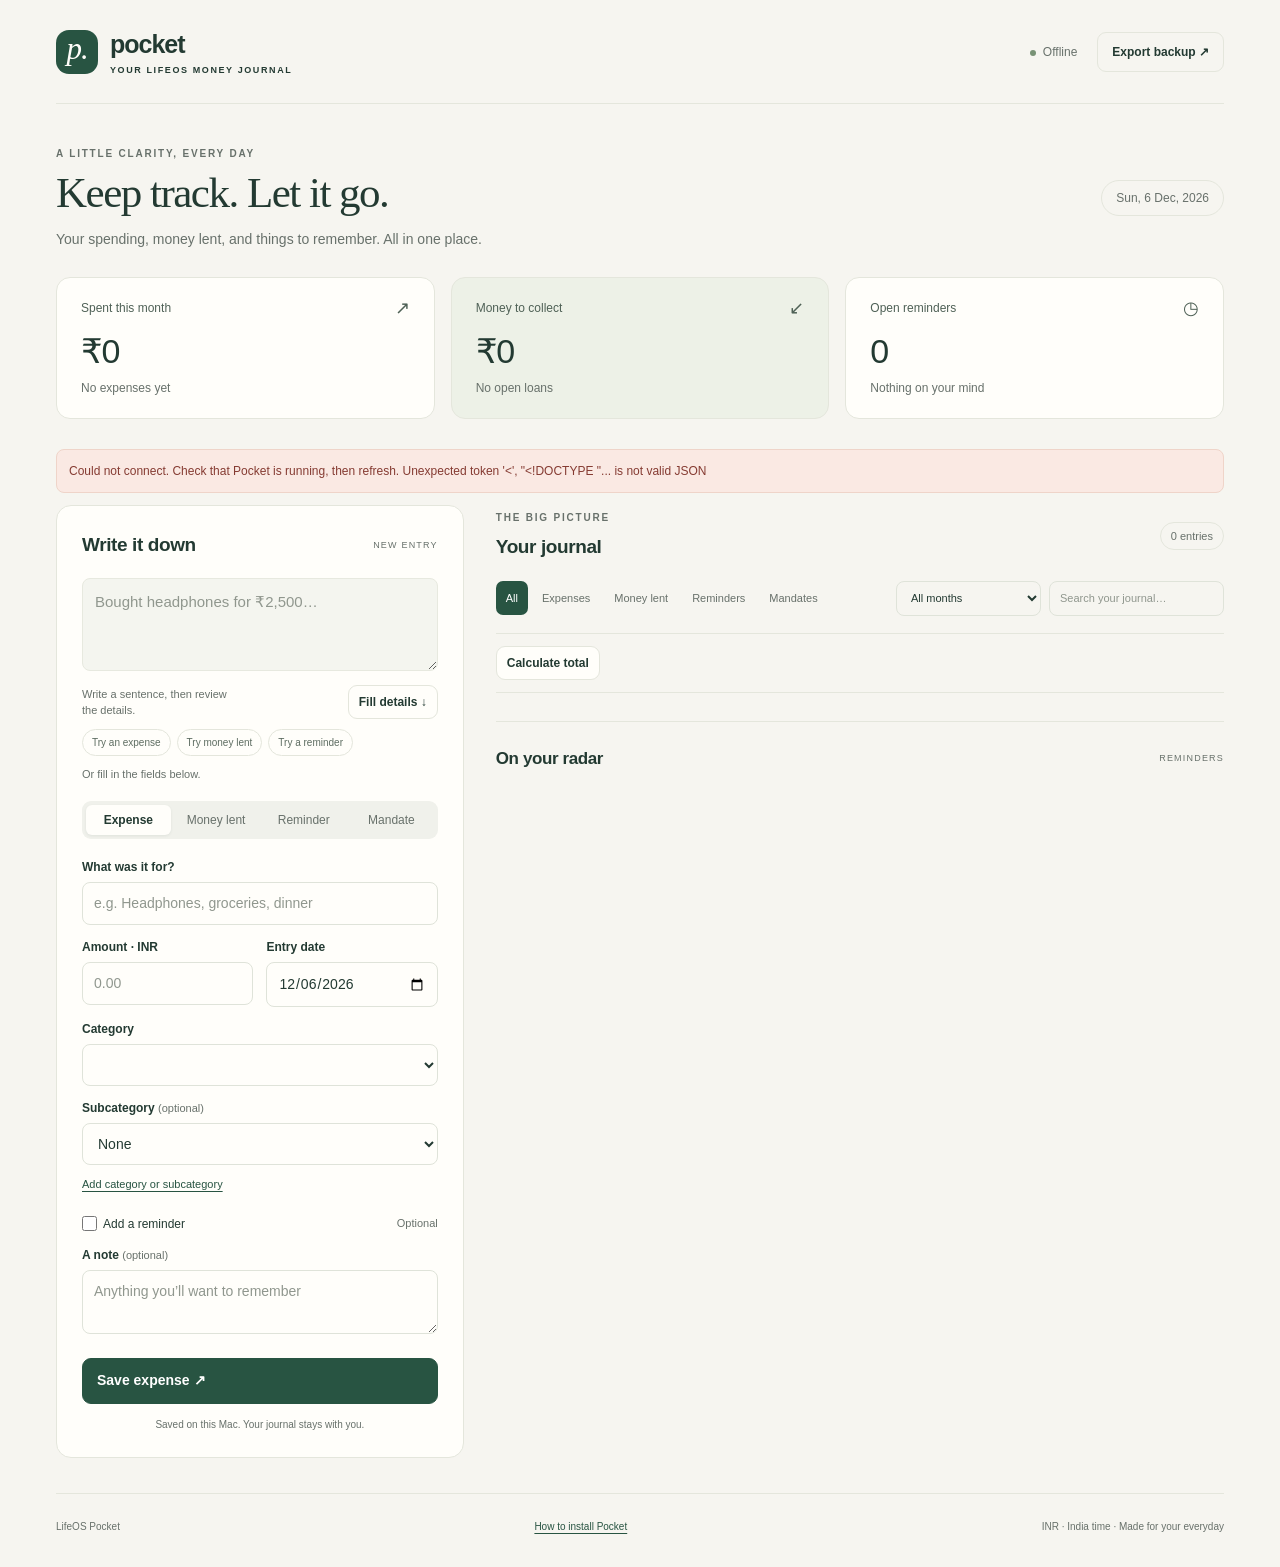
==== commit 2632b024: "feat: Add journal functionality with month filtering, visible totals, and repayment tracking" ====
--- a/index.html
+++ b/index.html
@@ -6,7 +6,7 @@
   <meta name="theme-color" content="#285442"><meta name="apple-mobile-web-app-capable" content="yes"><meta name="apple-mobile-web-app-title" content="Pocket">
   <link rel="manifest" href="/manifest.webmanifest"><link rel="apple-touch-icon" href="/icons/apple-touch-icon.png">
   <link rel="icon" href="/favicon.ico" sizes="any"><link rel="icon" type="image/png" sizes="32x32" href="/icons/favicon-32.png">
-  <title>Pocket · LifeOS</title><link rel="stylesheet" href="/style.css"><script src="/install.js" defer></script><script src="/app.js" defer></script>
+  <title>Pocket · LifeOS</title><link rel="stylesheet" href="/style.css"><script src="/install.js" defer></script><script src="/quick_parse.js" defer></script><script src="/journal.js" defer></script><script src="/app.js" defer></script>
 </head>
 <body>
 <div class="shell">
@@ -47,7 +47,8 @@
       </section>
       <section class="journal-panel" aria-labelledby="journal-heading">
         <div class="section-heading"><div><p class="eyebrow">THE BIG PICTURE</p><h2 id="journal-heading">Your journal</h2></div><span id="entry-count" class="count-badge">0 entries</span></div>
-        <div class="journal-toolbar"><div class="filters" role="group" aria-label="Filter journal"><button type="button" data-filter="all" aria-pressed="true">All</button><button type="button" data-filter="expense" aria-pressed="false">Expenses</button><button type="button" data-filter="loan" aria-pressed="false">Money lent</button><button type="button" data-filter="reminder" aria-pressed="false">Reminders</button><button type="button" data-filter="mandate" aria-pressed="false">Mandates</button></div><label class="sr-only" for="search">Search journal</label><input id="search" type="search" placeholder="Search your journal…"></div>
+        <div class="journal-toolbar"><div class="filters" role="group" aria-label="Filter journal"><button type="button" data-filter="all" aria-pressed="true">All</button><button type="button" data-filter="expense" aria-pressed="false">Expenses</button><button type="button" data-filter="loan" aria-pressed="false">Money lent</button><button type="button" data-filter="reminder" aria-pressed="false">Reminders</button><button type="button" data-filter="mandate" aria-pressed="false">Mandates</button></div><div class="journal-refine"><label class="sr-only" for="journal-month">Filter by month</label><select id="journal-month" aria-label="Filter journal by month"><option value="">All months</option></select><label class="sr-only" for="search">Search journal</label><input id="search" type="search" placeholder="Search your journal…"></div></div>
+        <div class="journal-total"><button id="calculate-total" type="button" class="button compact">Calculate total</button><output id="journal-total-value" aria-live="polite" hidden></output></div>
         <div id="journal-list"></div>
         <section id="mandates-section" class="mandates-section" aria-labelledby="mandates-heading" hidden><div class="section-heading"><div><p class="eyebrow">MONTHLY PLANS</p><h2 id="mandates-heading">Mandates</h2></div><button id="open-mandate" type="button" class="button compact">Add mandate</button></div><p class="field-note">Paid records a payment in Pocket; it does not charge your account.</p><div id="mandates-list"></div></section>
         <section id="reminders-section" class="reminders-section" aria-labelledby="up-next-heading"><div class="section-heading"><h2 id="up-next-heading">On your radar</h2><span class="small-label">REMINDERS</span></div><div id="reminder-list"></div></section>
@@ -59,6 +60,7 @@
 <div id="toast" class="toast" role="status" hidden></div>
 <dialog id="install-dialog" aria-labelledby="install-heading"><div class="section-heading"><h2 id="install-heading">Install Pocket</h2><button type="button" class="button subtle" data-install-close aria-label="Close installation help">✕</button></div><p>Open Pocket from an app icon on your desktop or phone. Your records still load securely from your Pocket account when you are online.</p><ol class="install-steps"><li>In your browser menu or address bar, choose <strong>Install app</strong> or <strong>Add to Home Screen</strong>, if offered.</li><li>On iPhone or iPad, use the browser’s <strong>Share</strong> menu, then <strong>Add to Home Screen</strong>.</li><li>In Safari on Mac, use <strong>File → Add to Dock</strong>, if available.</li></ol></dialog>
 <dialog id="repay-dialog"><form id="repay-form"><div class="section-heading"><h2>Record money received</h2><button type="button" id="close-repay" class="button subtle" aria-label="Close repayment">✕</button></div><p id="repay-summary"></p><label for="repay-amount">Amount received · INR</label><input id="repay-amount" type="number" min="0.01" step="0.01" required><label for="repay-date">Date received</label><input id="repay-date" type="date" required><label for="repay-notes">Note (optional)</label><input id="repay-notes" maxlength="500"><div id="repay-error" class="notice error" role="alert" hidden></div><p class="field-note">Only record money you have actually received.</p><button class="button primary" type="submit" id="save-repayment">Record repayment</button></form></dialog>
+<dialog id="settle-dialog" aria-labelledby="settle-heading"><div class="section-heading"><h2 id="settle-heading">Mark loan repaid?</h2><button type="button" id="close-settle" class="button subtle" aria-label="Close full repayment confirmation">✕</button></div><p id="settle-summary"></p><p class="field-note">Only confirm after you have received the full outstanding amount. The repayment will be dated today in India time.</p><div id="settle-error" class="notice error" role="alert" hidden></div><div class="dialog-actions"><button type="button" id="cancel-settle" class="button subtle">Cancel</button><button type="button" id="confirm-settle" class="button primary">Mark repaid</button></div></dialog>
 <dialog id="category-dialog" aria-labelledby="category-heading"><form id="category-form"><div class="section-heading"><h2 id="category-heading">Add a category</h2><button type="button" id="close-category" class="button subtle" aria-label="Close category form">✕</button></div><label for="category-parent">Add under</label><select id="category-parent"></select><label for="category-name">Name</label><input id="category-name" maxlength="60" required autocomplete="off" placeholder="e.g. Diet Coke"><div id="category-error" class="notice error" role="alert" hidden></div><button id="save-category" class="button primary" type="submit">Save category</button></form></dialog>
 <dialog id="mandate-dialog" aria-labelledby="mandate-form-heading"><form id="mandate-form"><div class="section-heading"><h2 id="mandate-form-heading">Add monthly mandate</h2><button type="button" id="close-mandate" class="button subtle" aria-label="Close mandate form">✕</button></div><label for="mandate-title">Name</label><input id="mandate-title" maxlength="200" required placeholder="e.g. Netflix"><label for="mandate-amount">Amount · INR</label><input id="mandate-amount" type="number" min="0.01" max="999999999.99" step="0.01" required><label for="mandate-first-date">First due date</label><input id="mandate-first-date" type="date" required><p class="field-note">For a due date on the 29th–31st, shorter months use their last day.</p><label for="mandate-category">Category</label><select id="mandate-category"></select><label for="mandate-subcategory">Subcategory <span class="muted">(optional)</span></label><select id="mandate-subcategory"></select><div id="mandate-error" class="notice error" role="alert" hidden></div><button id="save-mandate" class="button primary" type="submit">Save mandate</button></form></dialog>
 <dialog id="obsidian-dialog" aria-labelledby="obsidian-heading" aria-describedby="obsidian-description">
--- a/style.css
+++ b/style.css
@@ -135,3 +135,19 @@
   .auth-card{padding:22px 18px}
   dialog{padding:20px}
 }
+
+/* Month refinement, visible totals, and completed-loan state. */
+.journal-refine{display:grid;grid-template-columns:145px minmax(175px,1fr);gap:8px;min-width:min(100%,328px)}
+.journal-toolbar .journal-refine input,.journal-toolbar .journal-refine select{width:100%;min-height:35px;padding:7px 10px;font-size:11px;background:transparent}
+.journal-total{display:flex;align-items:center;gap:12px;padding:12px 0;border-bottom:1px solid var(--line)}
+.journal-total output{font-weight:650;font-variant-numeric:tabular-nums;color:var(--green)}
+.repaid-status{color:#23724a!important;font-weight:700!important}
+.dialog-actions{display:flex;justify-content:flex-end;gap:9px;margin-top:20px}
+.dialog-actions .button.primary{width:auto;margin:0}
+.dialog-actions .button.subtle{min-width:84px}
+@media(max-width:760px){
+  .journal-refine{grid-template-columns:minmax(0,1fr);min-width:0;width:100%}
+  .journal-toolbar .journal-refine input,.journal-toolbar .journal-refine select{min-height:44px;font-size:14px}
+  .journal-total{align-items:stretch;flex-direction:column}
+  .journal-total .button{width:100%}
+}
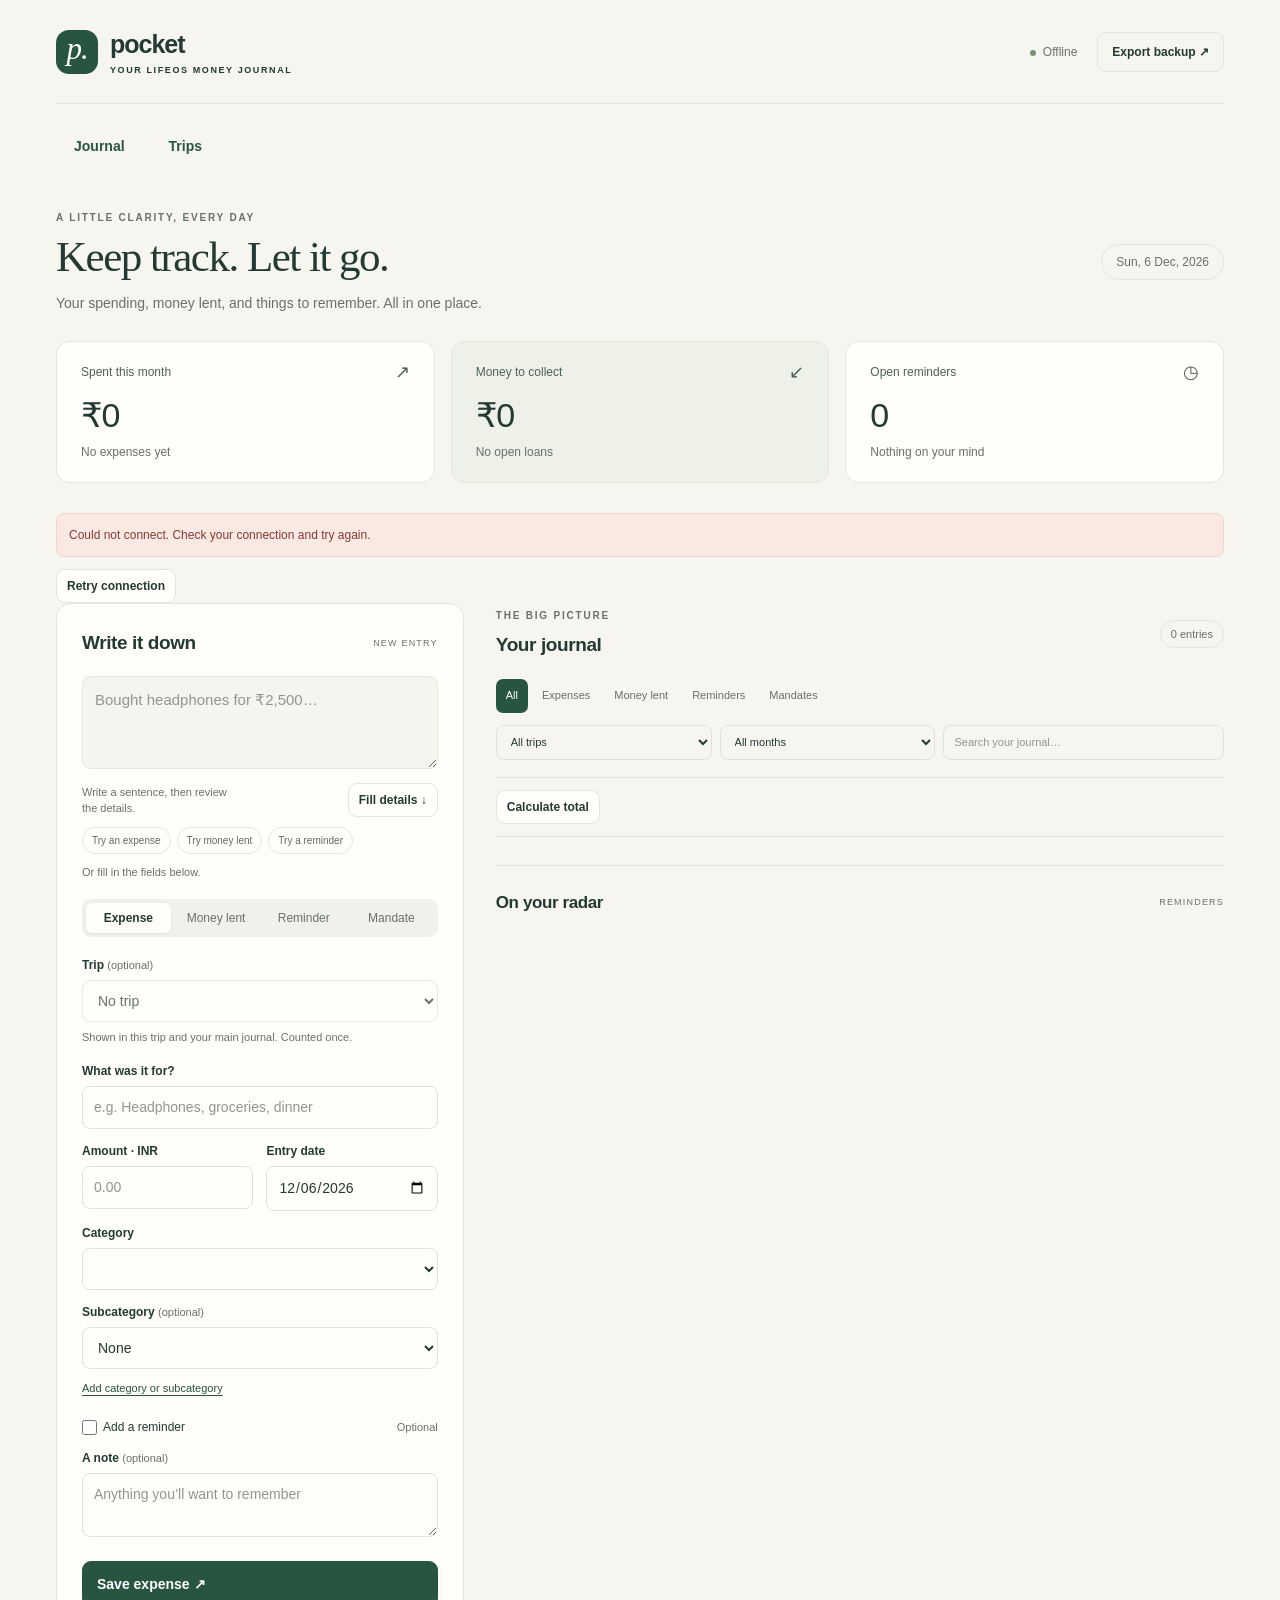
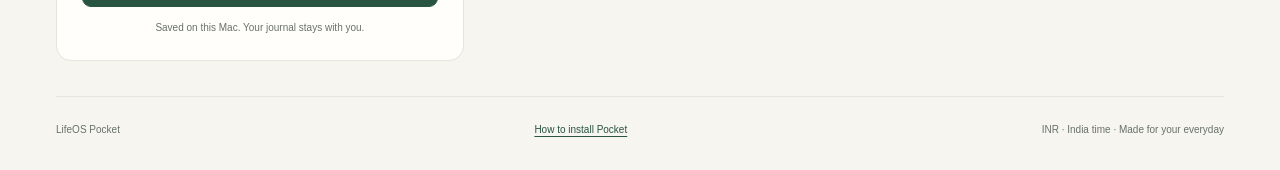
==== commit 77ef4c4f: "Add trip management tests and UI enhancements - Implement tests for trip filtering, summary, and man" ====
--- a/index.html
+++ b/index.html
@@ -11,14 +11,19 @@
 <body>
 <div class="shell">
   <header class="topbar"><a class="brand" href="/" aria-label="Pocket home"><span class="brand-mark">p.</span><span>pocket<span class="byline">YOUR LIFEOS MONEY JOURNAL</span></span></a><div class="header-actions"><span id="sync-status" class="sync-status">Connecting…</span><a class="button subtle" href="/api/export.json" download>Export backup ↗</a><div id="account-controls" class="account-controls" hidden><button id="open-obsidian" type="button" class="button subtle" hidden>Obsidian sync</button><span id="account-name" class="account-name"></span><button id="logout" type="button" class="button subtle">Log out</button></div></div></header>
+  <nav class="page-nav" aria-label="Pocket"><a id="nav-journal" href="/">Journal</a><a id="nav-trips" href="/trips">Trips</a></nav>
   <main>
-    <section class="intro"><div><p class="eyebrow">A LITTLE CLARITY, EVERY DAY</p><h1>Keep track. Let it go.</h1><p class="subheading">Your spending, money lent, and things to remember. All in one place.</p></div><span class="today" id="today"></span></section>
+    <section class="intro"><div><p class="eyebrow">A LITTLE CLARITY, EVERY DAY</p><h1 id="page-heading">Keep track. Let it go.</h1><p id="page-description" class="subheading">Your spending, money lent, and things to remember. All in one place.</p></div><span class="today" id="today"></span></section>
+    <section id="trip-detail-controls" class="trip-detail-controls" aria-label="Manage trip" hidden><a href="/trips" class="text-button">← All trips</a><span id="trip-state" class="trip-badge"></span><div id="trip-actions" class="trip-actions"></div><p class="field-note">Travel dates are for reference. Early bookings and late receipts are welcome.</p></section>
+    <p id="active-trip-note" class="field-note" hidden></p>
+    <section id="trips-section" hidden aria-labelledby="trips-heading"><div class="section-heading"><h2 id="trips-heading">Your trips</h2><button id="new-trip" type="button" class="button primary">Create trip</button></div><div id="trip-cards" class="trip-cards"></div></section>
     <section class="stats" aria-label="Your money at a glance">
-      <article class="stat"><div class="stat-label"><span>Spent this month</span><span class="stat-symbol">↗</span></div><strong id="spent">₹0</strong><p id="spent-meta">No expenses yet</p></article>
+      <article class="stat"><div class="stat-label"><span id="spent-label">Spent this month</span><span class="stat-symbol">↗</span></div><strong id="spent">₹0</strong><p id="spent-meta">No expenses yet</p></article>
       <article class="stat"><div class="stat-label"><span>Money to collect</span><span class="stat-symbol">↙</span></div><strong id="outstanding">₹0</strong><p id="loan-meta">No open loans</p></article>
       <article class="stat"><div class="stat-label"><span>Open reminders</span><span class="stat-symbol">◷</span></div><strong id="reminder-count">0</strong><p id="reminder-meta">Nothing on your mind</p></article>
     </section>
     <div id="global-error" class="notice error" role="alert" hidden></div>
+    <button id="retry-connection" class="button compact" type="button" hidden>Retry connection</button>
     <div class="workspace">
       <section class="entry-panel" aria-labelledby="entry-heading">
         <div class="section-heading"><h2 id="entry-heading">Write it down</h2><span class="small-label">NEW ENTRY</span></div>
@@ -27,8 +32,10 @@
         <div class="quick-actions"><span>Write a sentence, then review the details.</span><button id="parse-entry" type="button" class="button compact">Fill details ↓</button></div>
         <div class="examples"><button type="button" data-example="expense">Try an expense</button><button type="button" data-example="loan">Try money lent</button><button type="button" data-example="reminder">Try a reminder</button></div>
         <p id="parse-hint" class="hint" aria-live="polite">Or fill in the fields below.</p>
+        <p class="companion-only field-note">⌘ Return fills details · ⌘ Shift Return saves · Esc hides</p>
         <form id="entry-form">
           <div class="type-picker" role="group" aria-label="Entry type"><button type="button" data-kind="expense" aria-pressed="true">Expense</button><button type="button" data-kind="loan" aria-pressed="false">Money lent</button><button type="button" data-kind="reminder" aria-pressed="false">Reminder</button><button type="button" data-kind="mandate" aria-pressed="false">Mandate</button></div>
+          <div id="trip-field"><label for="entry-trip">Trip <span class="muted">(optional)</span></label><select id="entry-trip" disabled aria-describedby="entry-trip-help"><option value="">No trip</option></select><p id="entry-trip-help" class="field-note">Shown in this trip and your main journal. Counted once.</p></div>
           <label id="title-label" for="entry-title">What was it for?</label><input id="entry-title" required maxlength="200" placeholder="e.g. Headphones, groceries, dinner" autocomplete="off">
           <div class="form-row">
             <div id="amount-field"><label id="amount-label" for="entry-amount">Amount · INR</label><input id="entry-amount" type="number" min="0.01" max="999999999.99" step="0.01" inputmode="decimal" required placeholder="0.00"></div>
@@ -47,7 +54,7 @@
       </section>
       <section class="journal-panel" aria-labelledby="journal-heading">
         <div class="section-heading"><div><p class="eyebrow">THE BIG PICTURE</p><h2 id="journal-heading">Your journal</h2></div><span id="entry-count" class="count-badge">0 entries</span></div>
-        <div class="journal-toolbar"><div class="filters" role="group" aria-label="Filter journal"><button type="button" data-filter="all" aria-pressed="true">All</button><button type="button" data-filter="expense" aria-pressed="false">Expenses</button><button type="button" data-filter="loan" aria-pressed="false">Money lent</button><button type="button" data-filter="reminder" aria-pressed="false">Reminders</button><button type="button" data-filter="mandate" aria-pressed="false">Mandates</button></div><div class="journal-refine"><label class="sr-only" for="journal-month">Filter by month</label><select id="journal-month" aria-label="Filter journal by month"><option value="">All months</option></select><label class="sr-only" for="search">Search journal</label><input id="search" type="search" placeholder="Search your journal…"></div></div>
+        <div class="journal-toolbar"><div class="filters" role="group" aria-label="Filter journal"><button type="button" data-filter="all" aria-pressed="true">All</button><button type="button" data-filter="expense" aria-pressed="false">Expenses</button><button type="button" data-filter="loan" aria-pressed="false">Money lent</button><button type="button" data-filter="reminder" aria-pressed="false">Reminders</button><button type="button" data-filter="mandate" aria-pressed="false">Mandates</button></div><div class="journal-refine"><label class="sr-only" for="journal-trip">Filter by trip</label><select id="journal-trip" aria-label="Filter journal by trip"><option value="">All trips</option><option value="none">No trip</option></select><label class="sr-only" for="journal-month">Filter by month</label><select id="journal-month" aria-label="Filter journal by month"><option value="">All months</option></select><label class="sr-only" for="search">Search journal</label><input id="search" type="search" placeholder="Search your journal…"></div></div>
         <div class="journal-total"><button id="calculate-total" type="button" class="button compact">Calculate total</button><output id="journal-total-value" aria-live="polite" hidden></output></div>
         <div id="journal-list"></div>
         <section id="mandates-section" class="mandates-section" aria-labelledby="mandates-heading" hidden><div class="section-heading"><div><p class="eyebrow">MONTHLY PLANS</p><h2 id="mandates-heading">Mandates</h2></div><button id="open-mandate" type="button" class="button compact">Add mandate</button></div><p class="field-note">Paid records a payment in Pocket; it does not charge your account.</p><div id="mandates-list"></div></section>
@@ -58,6 +65,7 @@
   </main>
 </div>
 <div id="toast" class="toast" role="status" hidden></div>
+<dialog id="trip-dialog" aria-labelledby="trip-dialog-heading"><form id="trip-form"><div class="section-heading"><h2 id="trip-dialog-heading">Create trip</h2><button id="close-trip" type="button" class="button subtle" aria-label="Close trip form">✕</button></div><label for="trip-name">Trip name</label><input id="trip-name" maxlength="100" required placeholder="e.g. Goa getaway"><label for="trip-destination">Destination <span class="muted">(optional)</span></label><input id="trip-destination" maxlength="200" placeholder="e.g. Goa"><div class="form-row"><div><label for="trip-start">Start date <span class="muted">(optional)</span></label><input id="trip-start" type="date"></div><div><label for="trip-end">End date <span class="muted">(optional)</span></label><input id="trip-end" type="date"></div></div><div id="trip-error" class="notice error" role="alert" hidden></div><button id="save-trip" type="submit" class="button primary">Save trip</button></form></dialog>
 <dialog id="install-dialog" aria-labelledby="install-heading"><div class="section-heading"><h2 id="install-heading">Install Pocket</h2><button type="button" class="button subtle" data-install-close aria-label="Close installation help">✕</button></div><p>Open Pocket from an app icon on your desktop or phone. Your records still load securely from your Pocket account when you are online.</p><ol class="install-steps"><li>In your browser menu or address bar, choose <strong>Install app</strong> or <strong>Add to Home Screen</strong>, if offered.</li><li>On iPhone or iPad, use the browser’s <strong>Share</strong> menu, then <strong>Add to Home Screen</strong>.</li><li>In Safari on Mac, use <strong>File → Add to Dock</strong>, if available.</li></ol></dialog>
 <dialog id="repay-dialog"><form id="repay-form"><div class="section-heading"><h2>Record money received</h2><button type="button" id="close-repay" class="button subtle" aria-label="Close repayment">✕</button></div><p id="repay-summary"></p><label for="repay-amount">Amount received · INR</label><input id="repay-amount" type="number" min="0.01" step="0.01" required><label for="repay-date">Date received</label><input id="repay-date" type="date" required><label for="repay-notes">Note (optional)</label><input id="repay-notes" maxlength="500"><div id="repay-error" class="notice error" role="alert" hidden></div><p class="field-note">Only record money you have actually received.</p><button class="button primary" type="submit" id="save-repayment">Record repayment</button></form></dialog>
 <dialog id="settle-dialog" aria-labelledby="settle-heading"><div class="section-heading"><h2 id="settle-heading">Mark loan repaid?</h2><button type="button" id="close-settle" class="button subtle" aria-label="Close full repayment confirmation">✕</button></div><p id="settle-summary"></p><p class="field-note">Only confirm after you have received the full outstanding amount. The repayment will be dated today in India time.</p><div id="settle-error" class="notice error" role="alert" hidden></div><div class="dialog-actions"><button type="button" id="cancel-settle" class="button subtle">Cancel</button><button type="button" id="confirm-settle" class="button primary">Mark repaid</button></div></dialog>
--- a/style.css
+++ b/style.css
@@ -151,3 +151,79 @@
   .journal-total{align-items:stretch;flex-direction:column}
   .journal-total .button{width:100%}
 }
+.companion-only{display:none}
+/* The compact route shares the exact dashboard form and save handlers. */
+body[data-pocket-view="quick-entry"] .shell{max-width:640px;padding:0 18px}
+body[data-pocket-view="quick-entry"] .topbar{display:flex;padding:16px 0;gap:12px;align-items:center;flex-wrap:wrap}
+body[data-pocket-view="quick-entry"] .brand{font-size:22px}
+body[data-pocket-view="quick-entry"] .brand-mark{width:34px;height:36px;font-size:27px}
+body[data-pocket-view="quick-entry"] .byline,
+body[data-pocket-view="quick-entry"] .topbar a[download],
+body[data-pocket-view="quick-entry"] #open-obsidian,
+body[data-pocket-view="quick-entry"] .intro,
+body[data-pocket-view="quick-entry"] .stats,
+body[data-pocket-view="quick-entry"] .journal-panel,
+body[data-pocket-view="quick-entry"] .site-footer{display:none!important}
+body[data-pocket-view="quick-entry"] .header-actions{display:flex;flex-direction:row;flex-wrap:wrap;align-items:center;gap:8px;width:auto;max-width:100%}
+body[data-pocket-view="quick-entry"] .account-controls{display:flex;align-items:center;gap:8px;width:auto}
+body[data-pocket-view="quick-entry"] .account-name{max-width:140px;overflow:hidden;text-overflow:ellipsis;white-space:nowrap}
+body[data-pocket-view="quick-entry"] .workspace{display:block;padding:16px 0}
+body[data-pocket-view="quick-entry"] .entry-panel{padding:18px;min-width:0}
+body[data-pocket-view="quick-entry"] .entry-panel .section-heading{margin-bottom:14px}
+body[data-pocket-view="quick-entry"] .entry-panel .quick-entry{min-height:80px}
+body[data-pocket-view="quick-entry"] .companion-only{display:block;font-size:11px}
+body[data-pocket-view="quick-entry"] .form-row{grid-template-columns:minmax(0,1fr) minmax(0,1fr)}
+body[data-pocket-view="quick-entry"] .type-picker{display:grid;grid-template-columns:repeat(2,minmax(0,1fr))}
+body[data-pocket-view="quick-entry"] dialog{max-height:calc(100dvh - 24px);overflow:auto}
+body[data-pocket-view="quick-entry"] .toast{bottom:16px;pointer-events:none}
+body.auth-page[data-pocket-view="quick-entry"]{padding:20px}
+body[data-pocket-view="quick-entry"] .auth-header{margin:0 auto 20px;padding:0;width:100%;max-width:480px}
+body[data-pocket-view="quick-entry"] .auth-header-note,
+body[data-pocket-view="quick-entry"] .auth-story{display:none}
+body[data-pocket-view="quick-entry"] .auth-layout{display:block;width:100%;max-width:480px;padding:0;margin:0 auto}
+body[data-pocket-view="quick-entry"] .auth-card{padding:24px;max-width:none}
+@media(max-width:360px){body[data-pocket-view="quick-entry"] .shell{padding:0 12px}body[data-pocket-view="quick-entry"] .entry-panel{padding:14px}body[data-pocket-view="quick-entry"] .form-row{grid-template-columns:1fr}}
+
+/* Trips share the journal records and entry form. */
+.page-nav{display:flex;gap:8px;margin:20px 0 0;align-items:center}
+.page-nav a{padding:10px 18px;border-radius:10px;color:var(--green);text-decoration:none;font-weight:650;min-height:44px;display:flex;align-items:center}
+.page-nav a[aria-current="page"]{background:var(--green);color:#fff}
+#page-heading,.trip-card-title,#page-description{overflow-wrap:anywhere}
+.intro>div{min-width:0}
+.stat strong{overflow-wrap:anywhere}
+.trip-detail-controls{display:flex;gap:12px;flex-wrap:wrap;align-items:center;margin:-18px 0 28px}
+.trip-detail-controls>.field-note{flex-basis:100%;margin:0}
+.trip-actions{display:flex;flex-wrap:wrap;gap:6px 18px;align-items:center}
+.trip-actions .text-button{min-height:44px;text-align:left}
+.trip-badge{display:inline-block;font-size:12px;color:var(--green);background:#e9eee3;padding:5px 10px;border-radius:8px;line-height:1.5;max-width:100%;overflow-wrap:anywhere;text-decoration:none}
+a.trip-badge{margin:6px 0}
+#trips-section{margin:20px 0 40px}
+#trips-section>.section-heading{flex-wrap:wrap;gap:16px}
+#new-trip{width:auto;margin:0}
+.trip-cards{display:grid;grid-template-columns:repeat(auto-fit,minmax(min(100%,300px),1fr));gap:20px}
+.trip-card{min-width:0;padding:24px;border:1px solid var(--line);border-radius:18px;background:#fffefa}
+.trip-card-title{display:block;font-size:24px;font-weight:650;color:var(--green);margin:18px 0 8px;text-decoration:none}
+.trip-card .item-meta{overflow-wrap:anywhere}
+.trip-card-spending{display:block;font-size:28px;font-variant-numeric:tabular-nums;margin-top:22px;overflow-wrap:anywhere}
+.trip-card .trip-actions{border-top:1px solid var(--line);margin-top:20px;padding-top:8px}
+#trip-field{margin-bottom:16px}
+#entry-trip-help{margin-bottom:0}
+.journal-toolbar{flex-wrap:wrap}
+.journal-refine{grid-template-columns:minmax(0,1fr) minmax(0,1fr) minmax(0,1.3fr);width:100%;min-width:0}
+.journal-refine select,.journal-refine input{min-width:0;max-width:100%}
+body[data-pocket-view="trips"] .workspace,body[data-pocket-view="trips"] .stats{display:none}
+body[data-pocket-view="trip"] [data-kind="mandate"],body[data-pocket-view="trip"] [data-filter="mandate"],body[data-pocket-view="trip"] #mandates-section{display:none!important}
+body[data-pocket-view="trip"] .type-picker{grid-template-columns:repeat(3,minmax(0,1fr))}
+body[data-pocket-view="trip"] .journal-refine{grid-template-columns:minmax(0,1fr) minmax(0,1.5fr)}
+body[data-pocket-view="quick-entry"] .page-nav{display:none}
+@media(max-width:760px){
+  .page-nav{margin-top:16px}
+  .trip-detail-controls{margin:0 0 24px;align-items:flex-start}
+  .trip-detail-controls>#trip-actions{flex-basis:100%}
+  .journal-refine{grid-template-columns:minmax(0,1fr) minmax(0,1fr)}
+  .journal-refine #search{grid-column:1/-1}
+  body[data-pocket-view="trip"] .journal-refine{grid-template-columns:minmax(0,1fr)}
+  .trip-card{padding:20px}
+  #trip-form .form-row{grid-template-columns:minmax(0,1fr)}
+}
+@media(max-width:380px){.journal-refine{grid-template-columns:minmax(0,1fr)}}
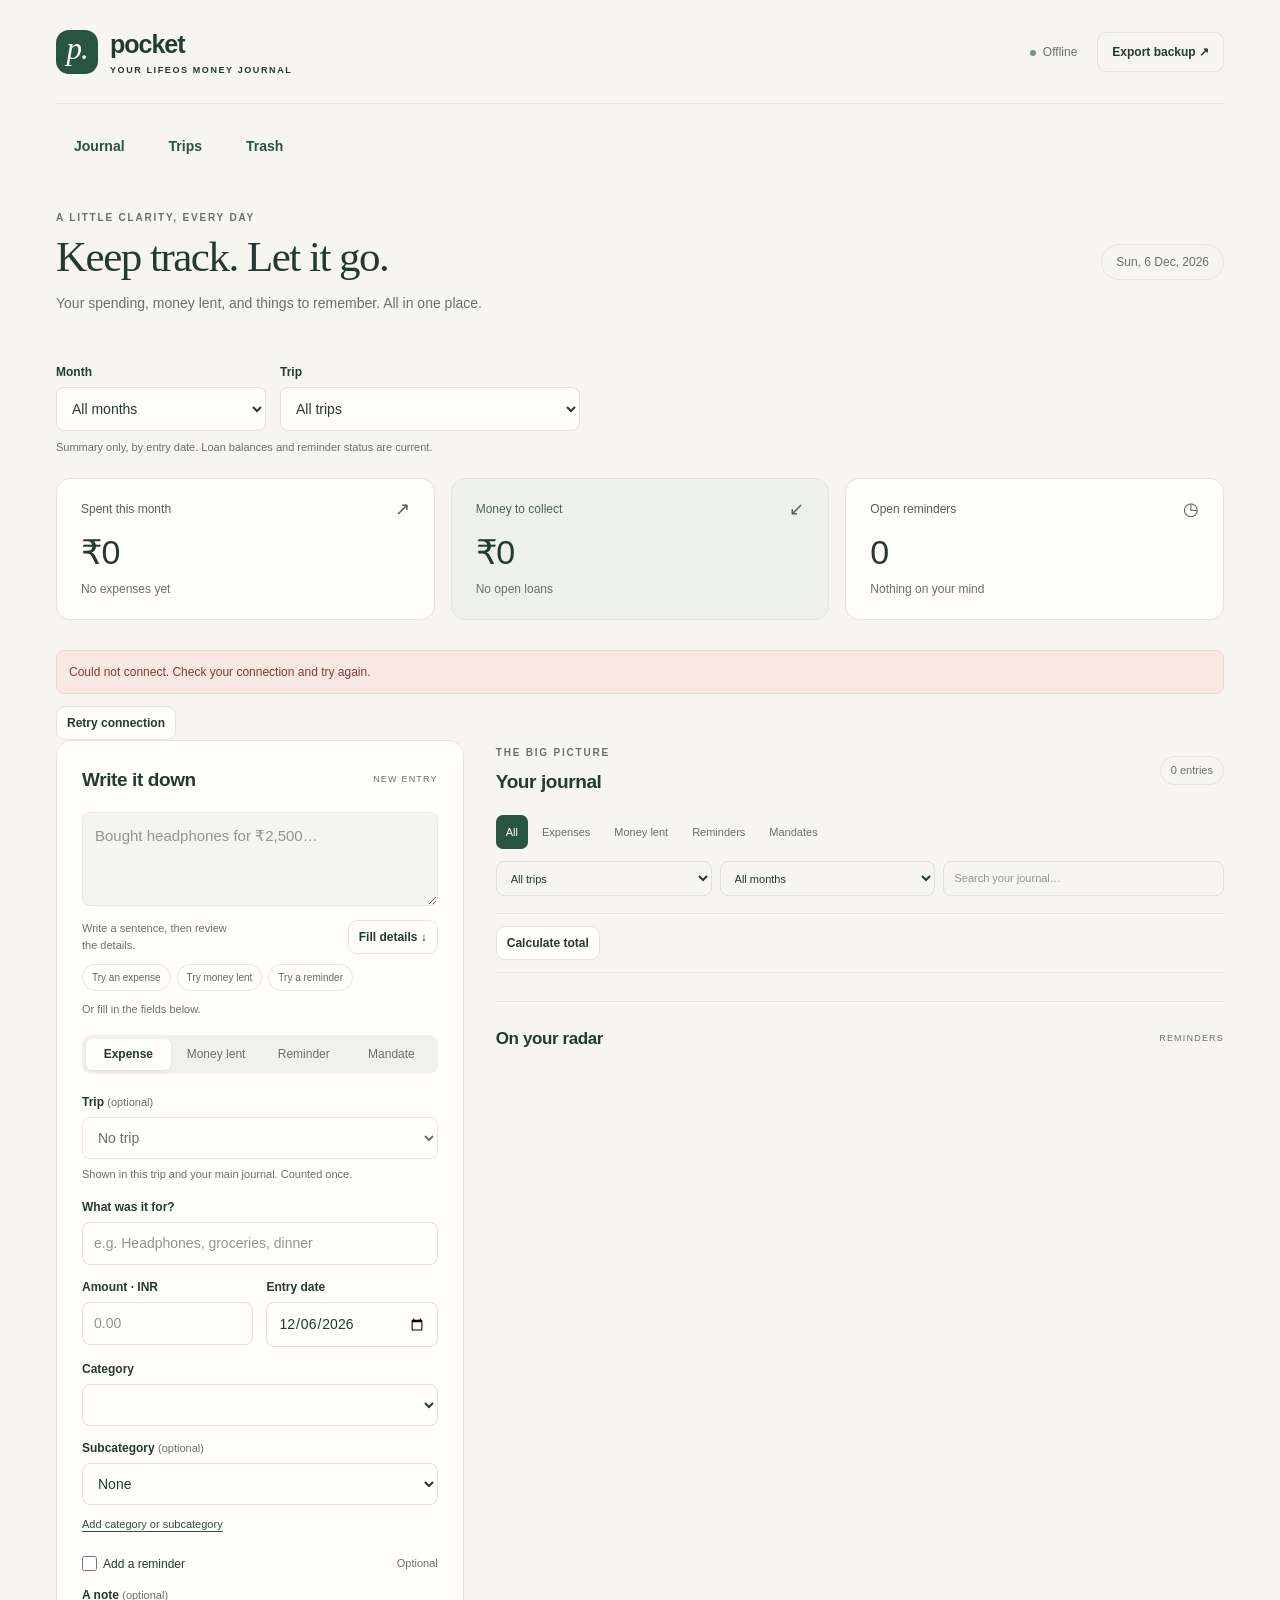
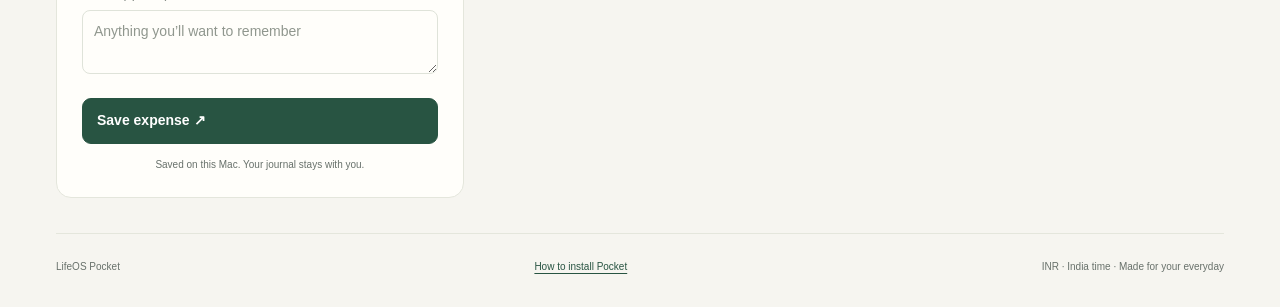
==== commit 5cef39bb: "feat: Implement Trash functionality with UI updates and tests - Added CSS styles for summary filters" ====
--- a/index.html
+++ b/index.html
@@ -11,12 +11,14 @@
 <body>
 <div class="shell">
   <header class="topbar"><a class="brand" href="/" aria-label="Pocket home"><span class="brand-mark">p.</span><span>pocket<span class="byline">YOUR LIFEOS MONEY JOURNAL</span></span></a><div class="header-actions"><span id="sync-status" class="sync-status">Connecting…</span><a class="button subtle" href="/api/export.json" download>Export backup ↗</a><div id="account-controls" class="account-controls" hidden><button id="open-obsidian" type="button" class="button subtle" hidden>Obsidian sync</button><span id="account-name" class="account-name"></span><button id="logout" type="button" class="button subtle">Log out</button></div></div></header>
-  <nav class="page-nav" aria-label="Pocket"><a id="nav-journal" href="/">Journal</a><a id="nav-trips" href="/trips">Trips</a></nav>
+  <nav class="page-nav" aria-label="Pocket"><a id="nav-journal" href="/">Journal</a><a id="nav-trips" href="/trips">Trips</a><a id="nav-trash" href="/trash">Trash</a></nav>
   <main>
     <section class="intro"><div><p class="eyebrow">A LITTLE CLARITY, EVERY DAY</p><h1 id="page-heading">Keep track. Let it go.</h1><p id="page-description" class="subheading">Your spending, money lent, and things to remember. All in one place.</p></div><span class="today" id="today"></span></section>
     <section id="trip-detail-controls" class="trip-detail-controls" aria-label="Manage trip" hidden><a href="/trips" class="text-button">← All trips</a><span id="trip-state" class="trip-badge"></span><div id="trip-actions" class="trip-actions"></div><p class="field-note">Travel dates are for reference. Early bookings and late receipts are welcome.</p></section>
     <p id="active-trip-note" class="field-note" hidden></p>
     <section id="trips-section" hidden aria-labelledby="trips-heading"><div class="section-heading"><h2 id="trips-heading">Your trips</h2><button id="new-trip" type="button" class="button primary">Create trip</button></div><div id="trip-cards" class="trip-cards"></div></section>
+    <section id="trash-section" hidden aria-labelledby="trash-heading"><div class="section-heading"><h2 id="trash-heading" tabindex="-1">Deleted records</h2><span id="trash-count" class="count-badge">0 records</span></div><p class="field-note">Records stay here until you restore them. Loans include their repayment history. Previously imported calendar events are managed in your calendar.</p><div id="trash-list"></div></section>
+    <section class="summary-filters" aria-label="Filter summary cards"><div><label for="summary-month">Month</label><select id="summary-month" aria-describedby="summary-help"><option value="">All months</option></select></div><div><label for="summary-trip">Trip</label><select id="summary-trip" aria-describedby="summary-help"><option value="">All trips</option><option value="none">No trip</option></select></div><p id="summary-help" class="field-note">Summary only, by entry date. Loan balances and reminder status are current.</p><p id="summary-scope" class="summary-scope" aria-live="polite"></p></section>
     <section class="stats" aria-label="Your money at a glance">
       <article class="stat"><div class="stat-label"><span id="spent-label">Spent this month</span><span class="stat-symbol">↗</span></div><strong id="spent">₹0</strong><p id="spent-meta">No expenses yet</p></article>
       <article class="stat"><div class="stat-label"><span>Money to collect</span><span class="stat-symbol">↙</span></div><strong id="outstanding">₹0</strong><p id="loan-meta">No open loans</p></article>
@@ -53,7 +55,7 @@
         <p class="storage-note">Saved on this Mac. Your journal stays with you.</p>
       </section>
       <section class="journal-panel" aria-labelledby="journal-heading">
-        <div class="section-heading"><div><p class="eyebrow">THE BIG PICTURE</p><h2 id="journal-heading">Your journal</h2></div><span id="entry-count" class="count-badge">0 entries</span></div>
+        <div class="section-heading"><div><p class="eyebrow">THE BIG PICTURE</p><h2 id="journal-heading" tabindex="-1">Your journal</h2></div><span id="entry-count" class="count-badge">0 entries</span></div>
         <div class="journal-toolbar"><div class="filters" role="group" aria-label="Filter journal"><button type="button" data-filter="all" aria-pressed="true">All</button><button type="button" data-filter="expense" aria-pressed="false">Expenses</button><button type="button" data-filter="loan" aria-pressed="false">Money lent</button><button type="button" data-filter="reminder" aria-pressed="false">Reminders</button><button type="button" data-filter="mandate" aria-pressed="false">Mandates</button></div><div class="journal-refine"><label class="sr-only" for="journal-trip">Filter by trip</label><select id="journal-trip" aria-label="Filter journal by trip"><option value="">All trips</option><option value="none">No trip</option></select><label class="sr-only" for="journal-month">Filter by month</label><select id="journal-month" aria-label="Filter journal by month"><option value="">All months</option></select><label class="sr-only" for="search">Search journal</label><input id="search" type="search" placeholder="Search your journal…"></div></div>
         <div class="journal-total"><button id="calculate-total" type="button" class="button compact">Calculate total</button><output id="journal-total-value" aria-live="polite" hidden></output></div>
         <div id="journal-list"></div>
@@ -65,6 +67,7 @@
   </main>
 </div>
 <div id="toast" class="toast" role="status" hidden></div>
+<dialog id="delete-dialog" aria-labelledby="delete-heading" aria-describedby="delete-impact"><div class="section-heading"><h2 id="delete-heading">Move to Trash?</h2><button id="close-delete" type="button" class="button subtle" aria-label="Close deletion confirmation">✕</button></div><p id="delete-summary"></p><p id="delete-details" class="field-note"></p><p id="delete-impact">This removes the record from both journals, totals, and active reminders. Obsidian updates on its next successful sync. You can restore the record from Trash.</p><p id="delete-mandate" class="field-note" hidden></p><div id="delete-error" class="notice error" role="alert" hidden></div><div class="dialog-actions"><button id="cancel-delete" type="button" class="button subtle">Cancel</button><button id="confirm-delete" type="button" class="button danger">Move to Trash</button></div></dialog>
 <dialog id="trip-dialog" aria-labelledby="trip-dialog-heading"><form id="trip-form"><div class="section-heading"><h2 id="trip-dialog-heading">Create trip</h2><button id="close-trip" type="button" class="button subtle" aria-label="Close trip form">✕</button></div><label for="trip-name">Trip name</label><input id="trip-name" maxlength="100" required placeholder="e.g. Goa getaway"><label for="trip-destination">Destination <span class="muted">(optional)</span></label><input id="trip-destination" maxlength="200" placeholder="e.g. Goa"><div class="form-row"><div><label for="trip-start">Start date <span class="muted">(optional)</span></label><input id="trip-start" type="date"></div><div><label for="trip-end">End date <span class="muted">(optional)</span></label><input id="trip-end" type="date"></div></div><div id="trip-error" class="notice error" role="alert" hidden></div><button id="save-trip" type="submit" class="button primary">Save trip</button></form></dialog>
 <dialog id="install-dialog" aria-labelledby="install-heading"><div class="section-heading"><h2 id="install-heading">Install Pocket</h2><button type="button" class="button subtle" data-install-close aria-label="Close installation help">✕</button></div><p>Open Pocket from an app icon on your desktop or phone. Your records still load securely from your Pocket account when you are online.</p><ol class="install-steps"><li>In your browser menu or address bar, choose <strong>Install app</strong> or <strong>Add to Home Screen</strong>, if offered.</li><li>On iPhone or iPad, use the browser’s <strong>Share</strong> menu, then <strong>Add to Home Screen</strong>.</li><li>In Safari on Mac, use <strong>File → Add to Dock</strong>, if available.</li></ol></dialog>
 <dialog id="repay-dialog"><form id="repay-form"><div class="section-heading"><h2>Record money received</h2><button type="button" id="close-repay" class="button subtle" aria-label="Close repayment">✕</button></div><p id="repay-summary"></p><label for="repay-amount">Amount received · INR</label><input id="repay-amount" type="number" min="0.01" step="0.01" required><label for="repay-date">Date received</label><input id="repay-date" type="date" required><label for="repay-notes">Note (optional)</label><input id="repay-notes" maxlength="500"><div id="repay-error" class="notice error" role="alert" hidden></div><p class="field-note">Only record money you have actually received.</p><button class="button primary" type="submit" id="save-repayment">Record repayment</button></form></dialog>
--- a/style.css
+++ b/style.css
@@ -227,3 +227,34 @@
   #trip-form .form-row{grid-template-columns:minmax(0,1fr)}
 }
 @media(max-width:380px){.journal-refine{grid-template-columns:minmax(0,1fr)}}
+
+/* Summary selectors do not control the journal or entry form. */
+.summary-filters{display:grid;grid-template-columns:minmax(0,210px) minmax(0,300px);gap:8px 14px;margin:22px 0 14px;align-items:end}
+.summary-filters label{margin:0 0 6px}
+.summary-filters select{min-height:44px}
+.summary-filters .field-note,.summary-scope{grid-column:1/-1;margin:0}
+.summary-scope{font-size:12px;font-weight:600;color:var(--green);overflow-wrap:anywhere}
+body[data-pocket-view="trips"] .summary-filters,
+body[data-pocket-view="quick-entry"] .summary-filters,
+body[data-pocket-view="trash"] .summary-filters,
+body[data-pocket-view="trash"] .stats,
+body[data-pocket-view="trash"] .workspace{display:none}
+#trash-section{margin:20px 0 40px}
+.trash-record{display:grid;grid-template-columns:minmax(0,1fr) auto;align-items:start;gap:18px;border-bottom:1px solid var(--line);padding:24px 0}
+.trash-main{min-width:0}
+.trash-main h3{margin:0}
+.trash-main .item-meta{margin:6px 0}
+.trash-amount{display:block;margin-top:12px;overflow-wrap:anywhere;font-variant-numeric:tabular-nums}
+.restore-button{min-height:44px!important;min-width:86px}
+.danger-text{color:var(--red)}
+.button.danger{color:white;background:#963d30;border-color:#963d30;min-height:44px}
+.button.danger:hover{background:#7d3026}
+.button:disabled,.text-button:disabled{opacity:.6;cursor:wait}
+#delete-summary{font-size:15px;font-weight:600;color:var(--ink);overflow-wrap:anywhere}
+#delete-dialog .dialog-actions{flex-wrap:wrap}
+@media(max-width:480px){
+  .summary-filters{grid-template-columns:minmax(0,1fr);gap:10px}
+  .trash-record{grid-template-columns:minmax(0,1fr);gap:12px}
+  .restore-button{justify-self:start}
+  .page-nav{flex-wrap:wrap}
+}
